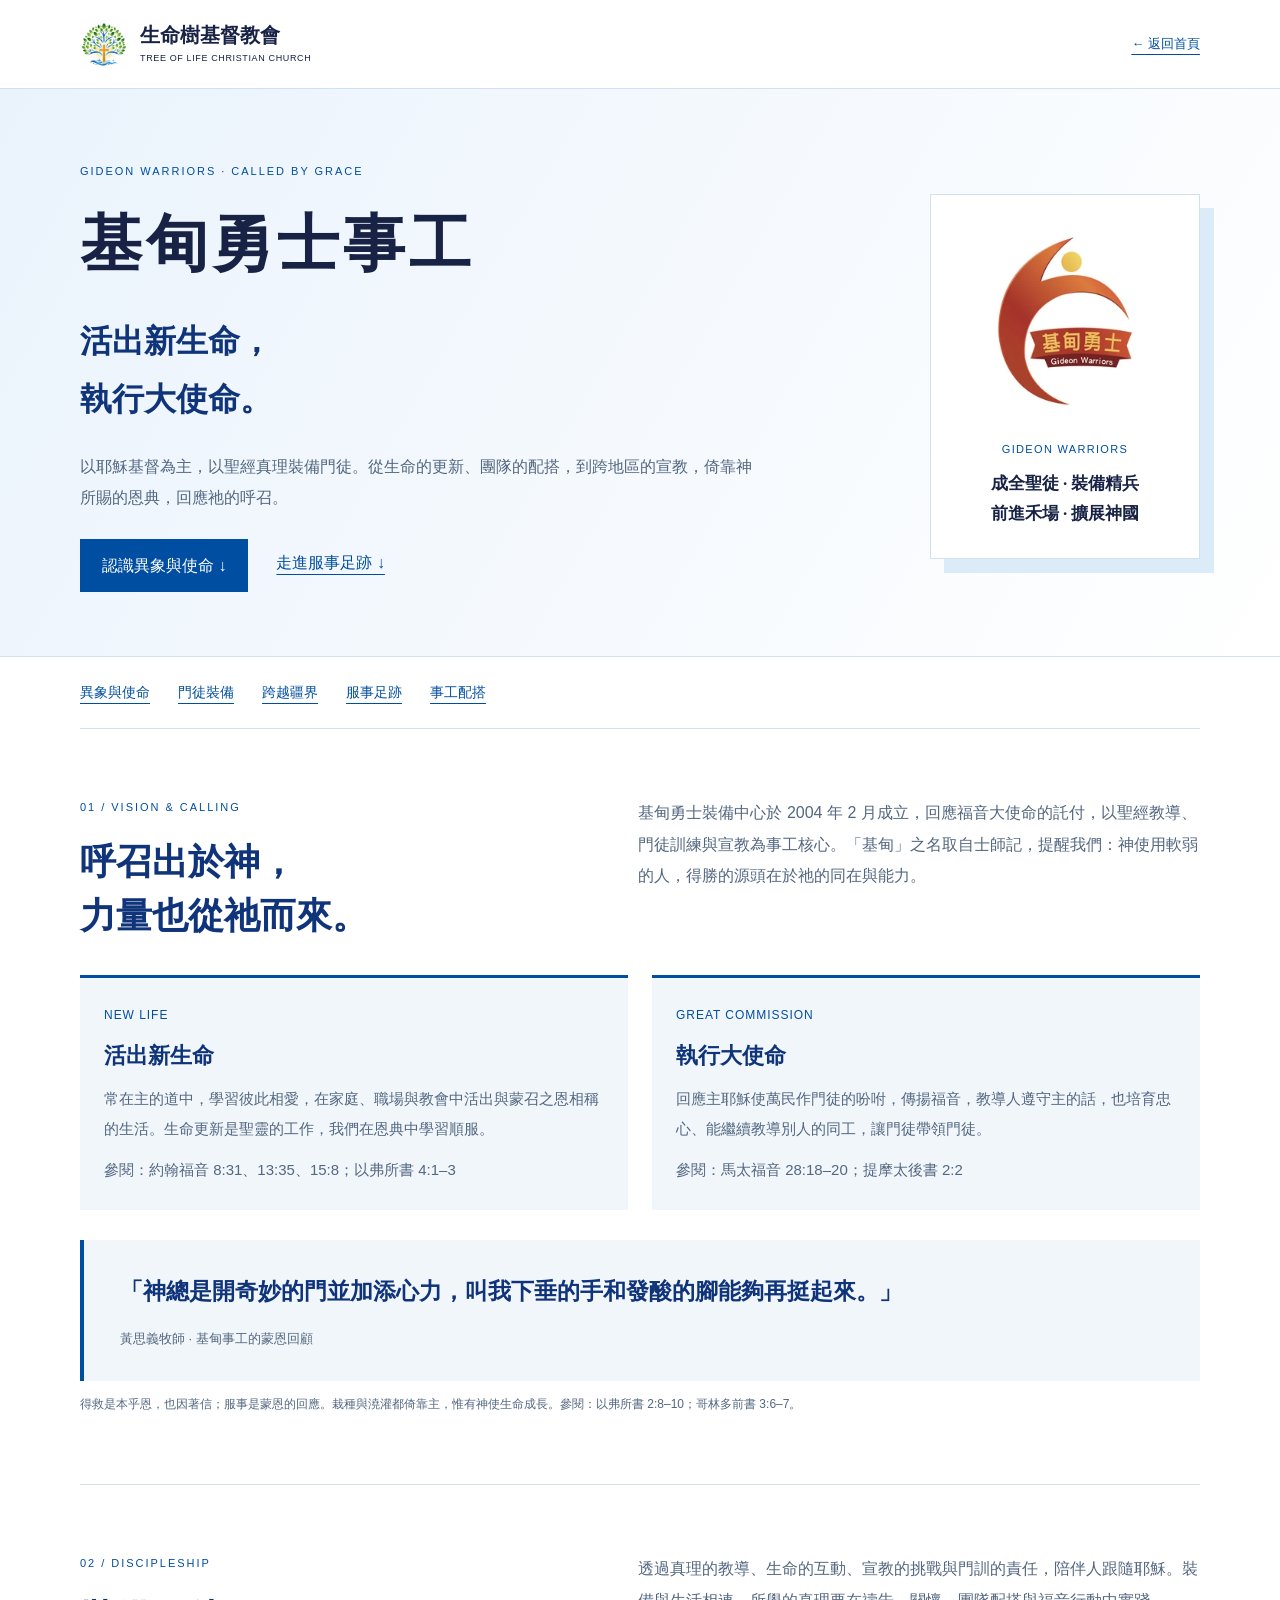
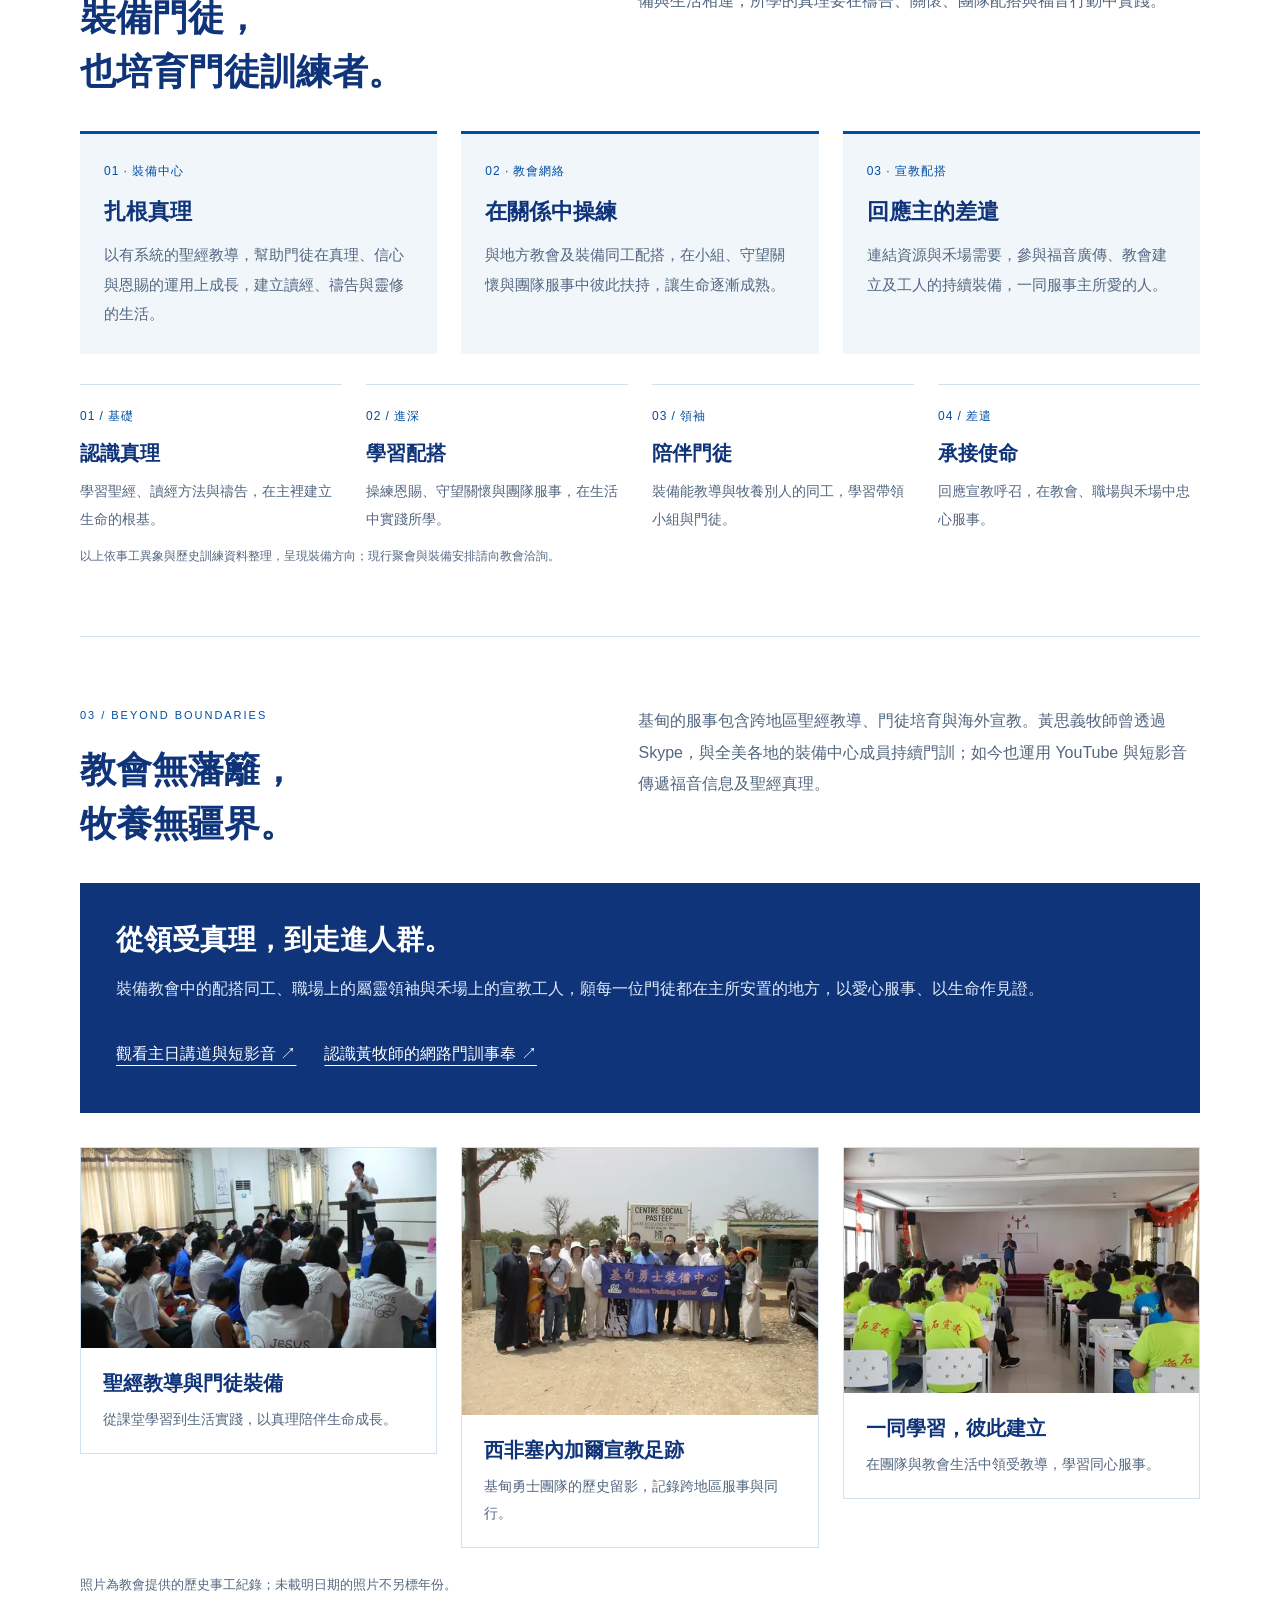
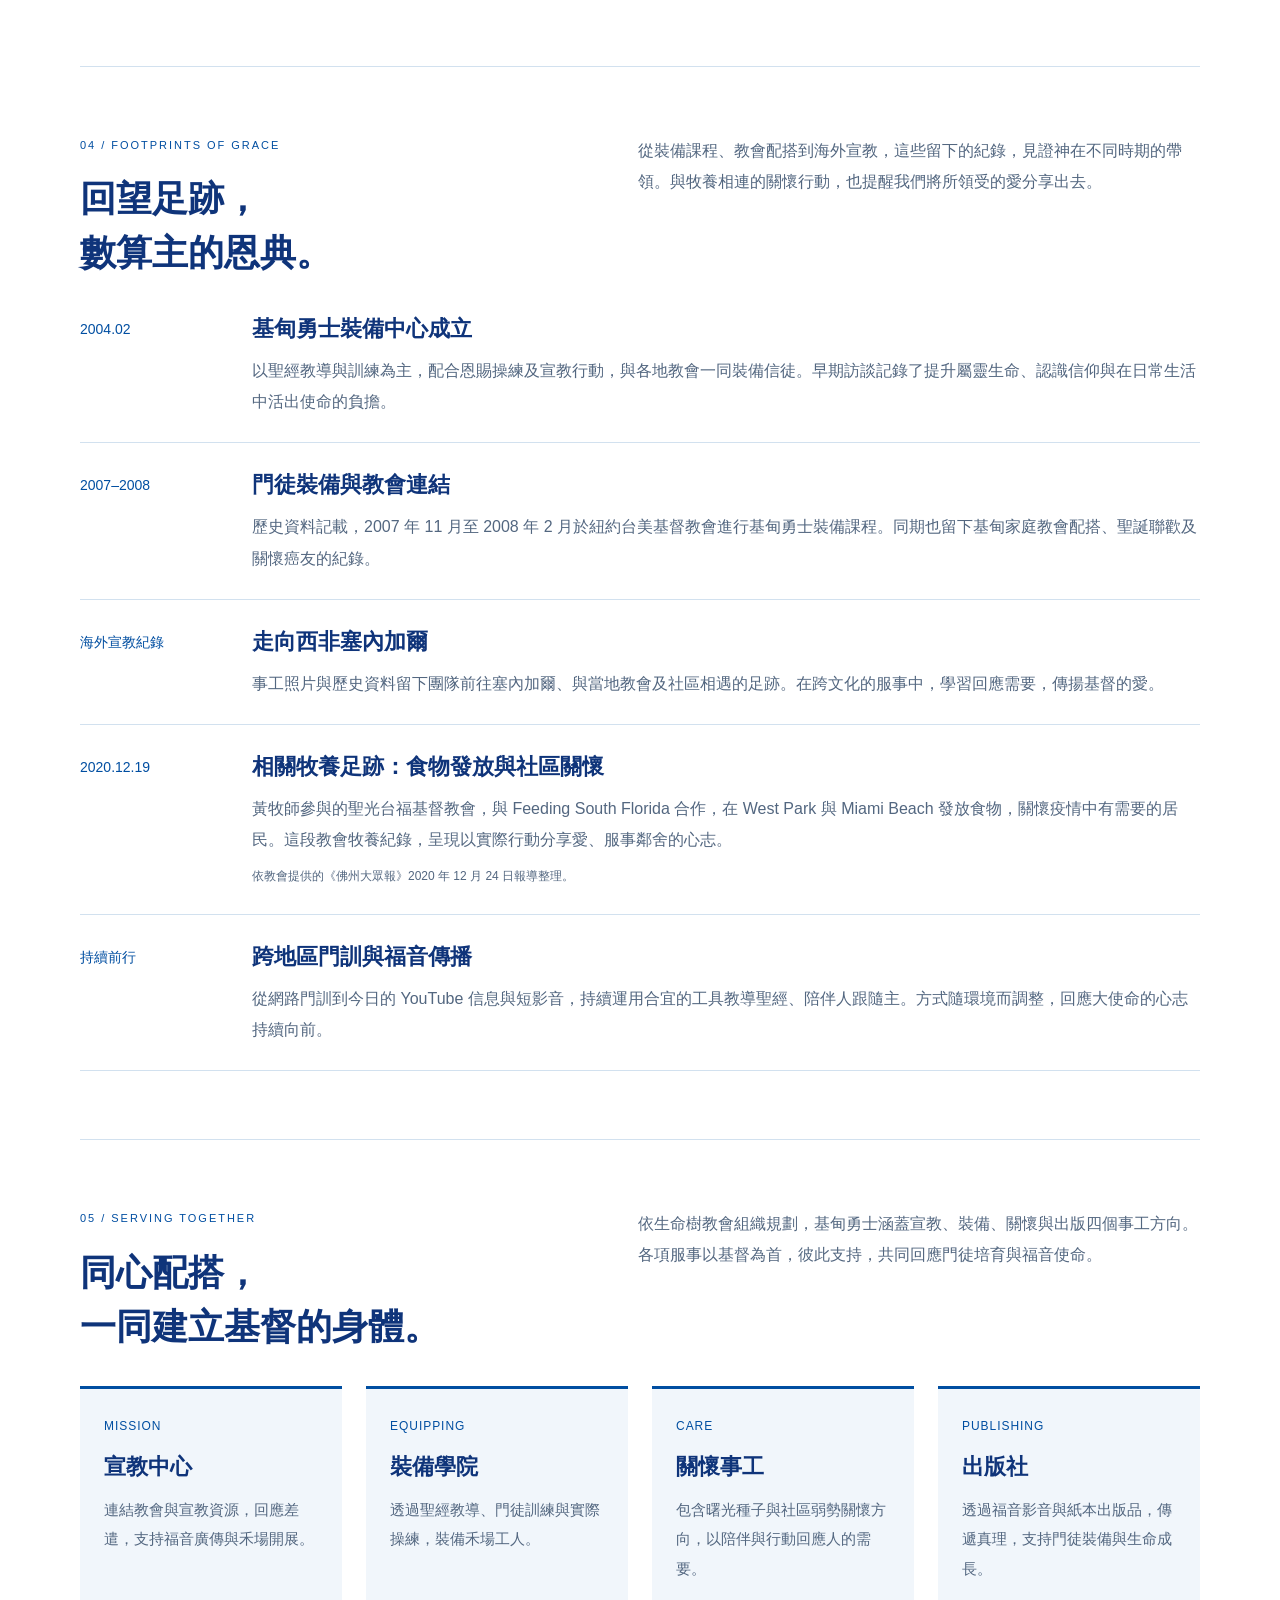
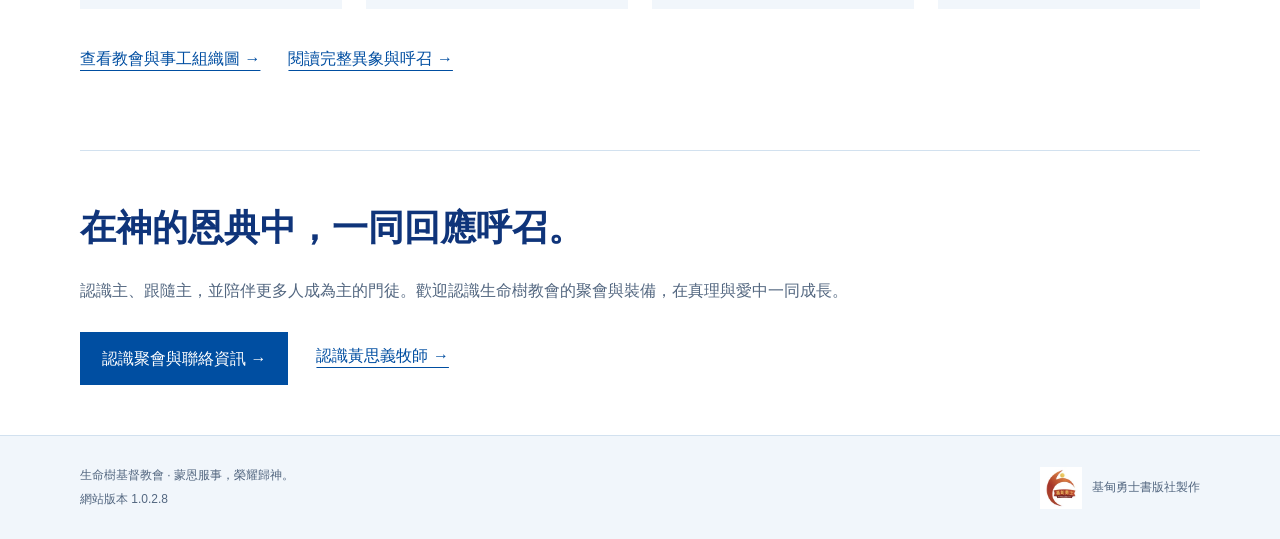
==== gideon.html @ 0f26f4c4 "Release 1.0.2.8: 更新教會影音與活動資訊" ====
<!DOCTYPE html>
<html lang="zh-Hant">
<head>
<meta charset="utf-8">
<meta name="viewport" content="width=device-width, initial-scale=1">
<meta name="theme-color" content="#004ea1">
<meta name="version" content="1.0.2.8">
<title>基甸勇士事工・活出新生命，執行大使命｜生命樹基督教會</title>
<meta name="description" content="認識基甸勇士的異象、門徒裝備、跨地區宣教與服事足跡。成全聖徒，裝備精兵；前進禾場，擴展神國。一切倚靠主的恩典，榮耀歸神。">
<meta property="og:title" content="基甸勇士事工・活出新生命，執行大使命">
<meta property="og:description" content="從聖經真理到生命實踐，從門徒培育到跨地區宣教；在神的恩典中，一同回應主的呼召。">
<meta property="og:type" content="website">
<meta property="og:locale" content="zh_TW">
<link rel="canonical" href="https://gideonwarriors.github.io/treeoflife/gideon.html">
<link rel="icon" href="assets/logo.9223cd3e3474.webp" type="image/webp">
<link rel="stylesheet" href="assets/gideon.86f6f4af65cc.css">
</head>
<body>
<a class="skip" href="#main">跳至主要內容</a>
<header class="header"><div class="wrap header-inner"><a class="brand" href="index.html"><img src="assets/logo.9223cd3e3474.webp" alt="生命樹教會標誌" width="48" height="48"><span><strong>生命樹基督教會</strong><small>TREE OF LIFE CHRISTIAN CHURCH</small></span></a><a class="back" href="index.html#gideon">← 返回首頁</a></div></header>
<main id="main">
<section class="hero" aria-labelledby="title"><div class="wrap hero-grid"><div><p class="eyebrow">GIDEON WARRIORS · CALLED BY GRACE</p><h1 id="title">基甸勇士事工</h1><p class="mission">活出新生命，<br>執行大使命。</p><p class="hero-copy">以耶穌基督為主，以聖經真理裝備門徒。從生命的更新、團隊的配搭，到跨地區的宣教，倚靠神所賜的恩典，回應祂的呼召。</p><div class="links"><a class="button" href="#vision">認識異象與使命 ↓</a><a href="#footprints">走進服事足跡 ↓</a></div></div><div class="identity"><img src="assets/gideon-logo.4f0fde96c057.webp" alt="基甸勇士 Gideon Warriors 標誌" width="256" height="256" decoding="async"><p>GIDEON WARRIORS</p><strong>成全聖徒 · 裝備精兵<br>前進禾場 · 擴展神國</strong></div></div></section>
<div class="wrap"><nav class="contents" aria-label="基甸勇士事工章節"><a href="#vision">異象與使命</a><a href="#training">門徒裝備</a><a href="#mission">跨越疆界</a><a href="#footprints">服事足跡</a><a href="#ministries">事工配搭</a></nav>
<section class="section" id="vision"><div class="section-head"><div><p class="eyebrow">01 / VISION &amp; CALLING</p><h2>呼召出於神，<br>力量也從祂而來。</h2></div><p>基甸勇士裝備中心於 2004 年 2 月成立，回應福音大使命的託付，以聖經教導、門徒訓練與宣教為事工核心。「基甸」之名取自士師記，提醒我們：神使用軟弱的人，得勝的源頭在於祂的同在與能力。</p></div><div class="two-grid"><article class="card"><span class="number">NEW LIFE</span><h3>活出新生命</h3><p>常在主的道中，學習彼此相愛，在家庭、職場與教會中活出與蒙召之恩相稱的生活。生命更新是聖靈的工作，我們在恩典中學習順服。</p><p class="reference">參閱：約翰福音 8:31、13:35、15:8；以弗所書 4:1–3</p></article><article class="card"><span class="number">GREAT COMMISSION</span><h3>執行大使命</h3><p>回應主耶穌使萬民作門徒的吩咐，傳揚福音，教導人遵守主的話，也培育忠心、能繼續教導別人的同工，讓門徒帶領門徒。</p><p class="reference">參閱：馬太福音 28:18–20；提摩太後書 2:2</p></article></div><blockquote class="quote"><p>「神總是開奇妙的門並加添心力，叫我下垂的手和發酸的腳能夠再挺起來。」</p><cite>黃思義牧師 · 基甸事工的蒙恩回顧</cite></blockquote><p class="reference">得救是本乎恩，也因著信；服事是蒙恩的回應。栽種與澆灌都倚靠主，惟有神使生命成長。參閱：以弗所書 2:8–10；哥林多前書 3:6–7。</p></section>
<section class="section" id="training"><div class="section-head"><div><p class="eyebrow">02 / DISCIPLESHIP</p><h2>裝備門徒，<br>也培育門徒訓練者。</h2></div><p>透過真理的教導、生命的互動、宣教的挑戰與門訓的責任，陪伴人跟隨耶穌。裝備與生活相連，所學的真理要在禱告、關懷、團隊配搭與福音行動中實踐。</p></div><div class="three-grid"><article class="card"><span class="number">01 · 裝備中心</span><h3>扎根真理</h3><p>以有系統的聖經教導，幫助門徒在真理、信心與恩賜的運用上成長，建立讀經、禱告與靈修的生活。</p></article><article class="card"><span class="number">02 · 教會網絡</span><h3>在關係中操練</h3><p>與地方教會及裝備同工配搭，在小組、守望關懷與團隊服事中彼此扶持，讓生命逐漸成熟。</p></article><article class="card"><span class="number">03 · 宣教配搭</span><h3>回應主的差遣</h3><p>連結資源與禾場需要，參與福音廣傳、教會建立及工人的持續裝備，一同服事主所愛的人。</p></article></div><ol class="steps" aria-label="門徒裝備方向"><li><span>01 / 基礎</span><h3>認識真理</h3><p>學習聖經、讀經方法與禱告，在主裡建立生命的根基。</p></li><li><span>02 / 進深</span><h3>學習配搭</h3><p>操練恩賜、守望關懷與團隊服事，在生活中實踐所學。</p></li><li><span>03 / 領袖</span><h3>陪伴門徒</h3><p>裝備能教導與牧養別人的同工，學習帶領小組與門徒。</p></li><li><span>04 / 差遣</span><h3>承接使命</h3><p>回應宣教呼召，在教會、職場與禾場中忠心服事。</p></li></ol><p class="reference">以上依事工異象與歷史訓練資料整理，呈現裝備方向；現行聚會與裝備安排請向教會洽詢。</p></section>
<section class="section" id="mission"><div class="section-head"><div><p class="eyebrow">03 / BEYOND BOUNDARIES</p><h2>教會無藩籬，<br>牧養無疆界。</h2></div><p>基甸的服事包含跨地區聖經教導、門徒培育與海外宣教。黃思義牧師曾透過 Skype，與全美各地的裝備中心成員持續門訓；如今也運用 YouTube 與短影音傳遞福音信息及聖經真理。</p></div><div class="banner"><h3>從領受真理，到走進人群。</h3><p>裝備教會中的配搭同工、職場上的屬靈領袖與禾場上的宣教工人，願每一位門徒都在主所安置的地方，以愛心服事、以生命作見證。</p><div class="links"><a href="index.html#media">觀看主日講道與短影音 ↗</a><a href="pastor.html#digital-ministry">認識黃牧師的網路門訓事奉 ↗</a></div></div><div class="gallery three-grid" aria-label="基甸勇士歷史事工照片"><figure><img src="assets/gideon-training-480.c0f8f2f85812.webp" srcset="assets/gideon-training-480.c0f8f2f85812.webp 480w, assets/gideon-training-960.0fbcb70a81ef.webp 960w" sizes="(max-width: 560px) calc(100vw - 40px), (max-width: 900px) 50vw, 360px" width="3840" height="2160" alt="黃牧師在課堂中教導，學員一同接受裝備" loading="lazy" decoding="async" fetchpriority="low"><figcaption><strong>聖經教導與門徒裝備</strong>從課堂學習到生活實踐，以真理陪伴生命成長。</figcaption></figure><figure><img src="assets/gideon-mission-480.bec443e67722.webp" srcset="assets/gideon-mission-480.bec443e67722.webp 480w, assets/gideon-mission-960.8acf77093ac2.webp 960w" sizes="(max-width: 560px) calc(100vw - 40px), (max-width: 900px) 50vw, 360px" width="2016" height="1512" alt="基甸勇士團隊持旗於塞內加爾社區中心前留影" loading="lazy" decoding="async" fetchpriority="low"><figcaption><strong>西非塞內加爾宣教足跡</strong>基甸勇士團隊的歷史留影，記錄跨地區服事與同行。</figcaption></figure><figure><img src="assets/gideon-fellowship-480.369946dd02c0.webp" srcset="assets/gideon-fellowship-480.369946dd02c0.webp 480w, assets/gideon-fellowship-960.6386c5a75549.webp 960w" sizes="(max-width: 560px) calc(100vw - 40px), (max-width: 900px) 50vw, 360px" width="1572" height="1080" alt="教會課堂中的學習與團隊裝備紀錄" loading="lazy" decoding="async" fetchpriority="low"><figcaption><strong>一同學習，彼此建立</strong>在團隊與教會生活中領受教導，學習同心服事。</figcaption></figure></div><p class="history-note">照片為教會提供的歷史事工紀錄；未載明日期的照片不另標年份。</p></section>
<section class="section" id="footprints"><div class="section-head"><div><p class="eyebrow">04 / FOOTPRINTS OF GRACE</p><h2>回望足跡，<br>數算主的恩典。</h2></div><p>從裝備課程、教會配搭到海外宣教，這些留下的紀錄，見證神在不同時期的帶領。與牧養相連的關懷行動，也提醒我們將所領受的愛分享出去。</p></div><ol class="timeline"><li><span class="date">2004.02</span><div><h3>基甸勇士裝備中心成立</h3><p>以聖經教導與訓練為主，配合恩賜操練及宣教行動，與各地教會一同裝備信徒。早期訪談記錄了提升屬靈生命、認識信仰與在日常生活中活出使命的負擔。</p></div></li><li><span class="date">2007–2008</span><div><h3>門徒裝備與教會連結</h3><p>歷史資料記載，2007 年 11 月至 2008 年 2 月於紐約台美基督教會進行基甸勇士裝備課程。同期也留下基甸家庭教會配搭、聖誕聯歡及關懷癌友的紀錄。</p></div></li><li><span class="date">海外宣教紀錄</span><div><h3>走向西非塞內加爾</h3><p>事工照片與歷史資料留下團隊前往塞內加爾、與當地教會及社區相遇的足跡。在跨文化的服事中，學習回應需要，傳揚基督的愛。</p></div></li><li><span class="date">2020.12.19</span><div><h3>相關牧養足跡：食物發放與社區關懷</h3><p>黃牧師參與的聖光台福基督教會，與 Feeding South Florida 合作，在 West Park 與 Miami Beach 發放食物，關懷疫情中有需要的居民。這段教會牧養紀錄，呈現以實際行動分享愛、服事鄰舍的心志。</p><p class="reference">依教會提供的《佛州大眾報》2020 年 12 月 24 日報導整理。</p></div></li><li><span class="date">持續前行</span><div><h3>跨地區門訓與福音傳播</h3><p>從網路門訓到今日的 YouTube 信息與短影音，持續運用合宜的工具教導聖經、陪伴人跟隨主。方式隨環境而調整，回應大使命的心志持續向前。</p></div></li></ol></section>
<section class="section" id="ministries"><div class="section-head"><div><p class="eyebrow">05 / SERVING TOGETHER</p><h2>同心配搭，<br>一同建立基督的身體。</h2></div><p>依生命樹教會組織規劃，基甸勇士涵蓋宣教、裝備、關懷與出版四個事工方向。各項服事以基督為首，彼此支持，共同回應門徒培育與福音使命。</p></div><div class="four-grid"><article class="card"><span class="number">MISSION</span><h3>宣教中心</h3><p>連結教會與宣教資源，回應差遣，支持福音廣傳與禾場開展。</p></article><article class="card"><span class="number">EQUIPPING</span><h3>裝備學院</h3><p>透過聖經教導、門徒訓練與實際操練，裝備禾場工人。</p></article><article class="card"><span class="number">CARE</span><h3>關懷事工</h3><p>包含曙光種子與社區弱勢關懷方向，以陪伴與行動回應人的需要。</p></article><article class="card"><span class="number">PUBLISHING</span><h3>出版社</h3><p>透過福音影音與紙本出版品，傳遞真理，支持門徒裝備與生命成長。</p></article></div><div class="links"><a href="index.html#organization">查看教會與事工組織圖 →</a><a href="index.html#vision">閱讀完整異象與呼召 →</a></div></section>
<section class="closing"><h2>在神的恩典中，一同回應呼召。</h2><p class="lead">認識主、跟隨主，並陪伴更多人成為主的門徒。歡迎認識生命樹教會的聚會與裝備，在真理與愛中一同成長。</p><div class="links"><a class="button" href="index.html#visit">認識聚會與聯絡資訊 →</a><a href="pastor.html">認識黃思義牧師 →</a></div></section>
</div></main>
<footer class="footer"><div class="wrap footer-inner"><div>生命樹基督教會 · 蒙恩服事，榮耀歸神。<br>網站版本 1.0.2.8</div><div class="publisher"><img src="assets/publisher-logo.13ce095ea7af.webp" alt="基甸勇士標誌" width="42" height="42" loading="lazy" decoding="async"><span>基甸勇士書版社製作</span></div></div></footer>
</body></html>
---- assets/gideon.86f6f4af65cc.css ----
:root{--blue:#004ea1;--navy:#0f347a;--ink:#182245;--muted:#536780;--line:#d2e1ef;--pale:#f1f6fb;--serif:"Noto Serif TC","Songti TC","PMingLiU",serif;--sans:"Noto Sans TC","PingFang TC","Microsoft JhengHei",sans-serif}
*{box-sizing:border-box}html{scroll-padding-top:24px}body{margin:0;background:#fff;color:var(--ink);font:16px/1.95 var(--sans);-webkit-font-smoothing:antialiased}a{color:var(--blue);text-underline-offset:6px}a:hover{color:var(--navy)}a:focus-visible{outline:3px solid var(--blue);outline-offset:5px}img{display:block;max-width:100%;height:auto}h1,h2,h3,p,figure,blockquote{margin:0}h1,h2,h3{font-family:var(--serif);line-height:1.5;font-weight:600}h1{font-size:clamp(38px,5vw,62px);letter-spacing:.06em}h2{font-size:clamp(28px,3vw,36px);color:var(--navy)}h3{font-size:22px;color:var(--navy)}.wrap{width:min(1120px,100% - 64px);margin:auto}.header{border-bottom:1px solid var(--line)}.header-inner{min-height:88px;display:flex;align-items:center;justify-content:space-between;gap:16px}.brand{display:flex;gap:12px;align-items:center;text-decoration:none;color:var(--ink)}.brand img{width:48px;height:48px;object-fit:contain}.brand strong{display:block;font:600 20px/1.5 var(--serif)}.brand small{display:block;font-size:9px;letter-spacing:.07em}.back{font-size:13px;white-space:nowrap;padding:10px 0}.skip{position:absolute;top:-100px;left:16px;background:white;padding:12px}.skip:focus{top:8px;z-index:5}.hero{background:linear-gradient(120deg,#eaf3fc,#fff);padding:72px 0 64px;border-bottom:1px solid var(--line)}.hero-grid{display:grid;grid-template-columns:1fr 270px;align-items:center;gap:64px}.eyebrow{font-size:11px;letter-spacing:.18em;color:var(--blue);margin-bottom:16px}.mission{font:600 clamp(24px,3vw,32px)/1.8 var(--serif);color:var(--navy);margin:22px 0}.hero-copy{max-width:680px;color:var(--muted)}.identity{padding:28px;background:white;border:1px solid var(--line);text-align:center;box-shadow:14px 14px 0 #dcebf8}.identity img{width:196px;margin:0 auto 20px}.identity p{font-size:11px;letter-spacing:.12em;color:var(--blue)}.identity strong{display:block;font:600 17px/1.8 var(--serif);margin-top:8px}.contents{display:flex;flex-wrap:wrap;gap:10px 28px;padding:22px 0;border-bottom:1px solid var(--line);font-size:14px}.section{padding:68px 0;border-bottom:1px solid var(--line)}.section-head{display:grid;grid-template-columns:1fr 1.1fr;gap:48px;margin-bottom:32px}.section-head p{color:var(--muted)}.section-head .eyebrow{color:var(--blue)}.lead{color:var(--muted);max-width:850px;margin-top:18px}.quote{margin-top:30px;padding:30px 36px;border-left:4px solid var(--blue);background:var(--pale)}.quote p{font:600 23px/1.9 var(--serif);color:var(--navy)}.quote cite{display:block;margin-top:12px;font-style:normal;font-size:13px;color:var(--muted)}.reference{font-size:12px;color:var(--muted);margin-top:12px}.two-grid,.three-grid,.four-grid{display:grid;gap:24px}.two-grid{grid-template-columns:repeat(2,1fr)}.three-grid{grid-template-columns:repeat(3,1fr)}.four-grid{grid-template-columns:repeat(4,1fr)}.card{border-top:3px solid var(--blue);background:var(--pale);padding:26px 24px}.card .number{font-size:12px;letter-spacing:.08em;color:var(--blue);display:block;margin-bottom:12px}.card p{color:var(--muted);font-size:15px;margin-top:12px}.steps{list-style:none;padding:0;margin:30px 0 0;display:grid;grid-template-columns:repeat(4,1fr);gap:24px}.steps li{border-top:1px solid var(--line);padding-top:20px}.steps span{display:block;font-size:12px;letter-spacing:.08em;color:var(--blue);margin-bottom:10px}.steps h3{font-size:20px}.steps p{font-size:14px;color:var(--muted);margin-top:10px}.banner{padding:36px;background:var(--navy);color:white;margin-top:32px}.banner h3{color:white;font-size:28px}.banner p{margin-top:12px;color:#e0ebfa}.banner a{color:white}.gallery{margin-top:34px}.gallery figure{border:1px solid var(--line);background:white;align-self:start}.gallery img{width:100%;height:auto}.gallery figcaption{padding:20px 22px;font-size:14px;color:var(--muted)}.gallery figcaption strong{display:block;font:600 20px/1.5 var(--serif);color:var(--navy);margin-bottom:8px}.timeline{list-style:none;padding:0;margin:0}.timeline li{display:grid;grid-template-columns:140px 1fr;gap:32px;padding:25px 0;border-bottom:1px solid var(--line)}.timeline li:first-child{padding-top:0}.timeline .date{color:var(--blue);font-size:14px;padding-top:4px}.timeline p{color:var(--muted);margin-top:10px}.history-note{margin-top:24px;font-size:13px;color:var(--muted)}.closing{padding:50px 0}.closing h2{margin-bottom:20px}.links{display:flex;flex-wrap:wrap;gap:14px 28px;margin-top:26px}.links a{display:inline-block;padding:8px 0}.button{padding:11px 22px!important;background:var(--blue);color:white;text-decoration:none}.button:hover{background:var(--navy);color:white}.footer{padding:28px 0;background:var(--pale);border-top:1px solid var(--line)}.footer-inner{display:flex;align-items:center;justify-content:space-between;gap:24px;font-size:12px;color:var(--muted)}.publisher{display:flex;align-items:center;gap:10px}.publisher img{width:42px;height:42px;object-fit:contain}
@media(max-width:900px){.hero-grid{grid-template-columns:1fr 220px;gap:36px}.identity{padding:20px}.section-head{gap:28px}.four-grid,.steps{grid-template-columns:repeat(2,1fr)}.three-grid{grid-template-columns:1fr}.gallery{grid-template-columns:repeat(2,1fr)}.gallery figure:last-child{grid-column:1/-1;max-width:560px}.section{padding:48px 0}}
@media(max-width:560px){.wrap{width:calc(100% - 40px)}.header-inner{min-height:78px;gap:12px}.brand{gap:9px}.brand strong{font-size:16px}.brand small{font-size:7px}.brand img{width:38px;height:38px}.back{font-size:12px}.hero{padding:40px 0}.hero-grid,.section-head,.two-grid,.four-grid,.gallery{grid-template-columns:1fr}.hero-grid{gap:30px}.identity{max-width:250px;box-shadow:8px 8px 0 #dcebf8}.identity img{width:148px;margin-bottom:12px}.mission{font-size:25px}.contents{gap:8px 22px}.section-head{gap:16px;margin-bottom:24px}.steps{gap:22px 16px}.steps h3{font-size:18px}.quote{padding:23px}.quote p{font-size:21px}.banner{padding:25px}.banner h3{font-size:24px}.timeline li{grid-template-columns:1fr;gap:8px}.gallery figure:last-child{grid-column:auto}.footer-inner{flex-direction:column;align-items:flex-start;gap:14px}}
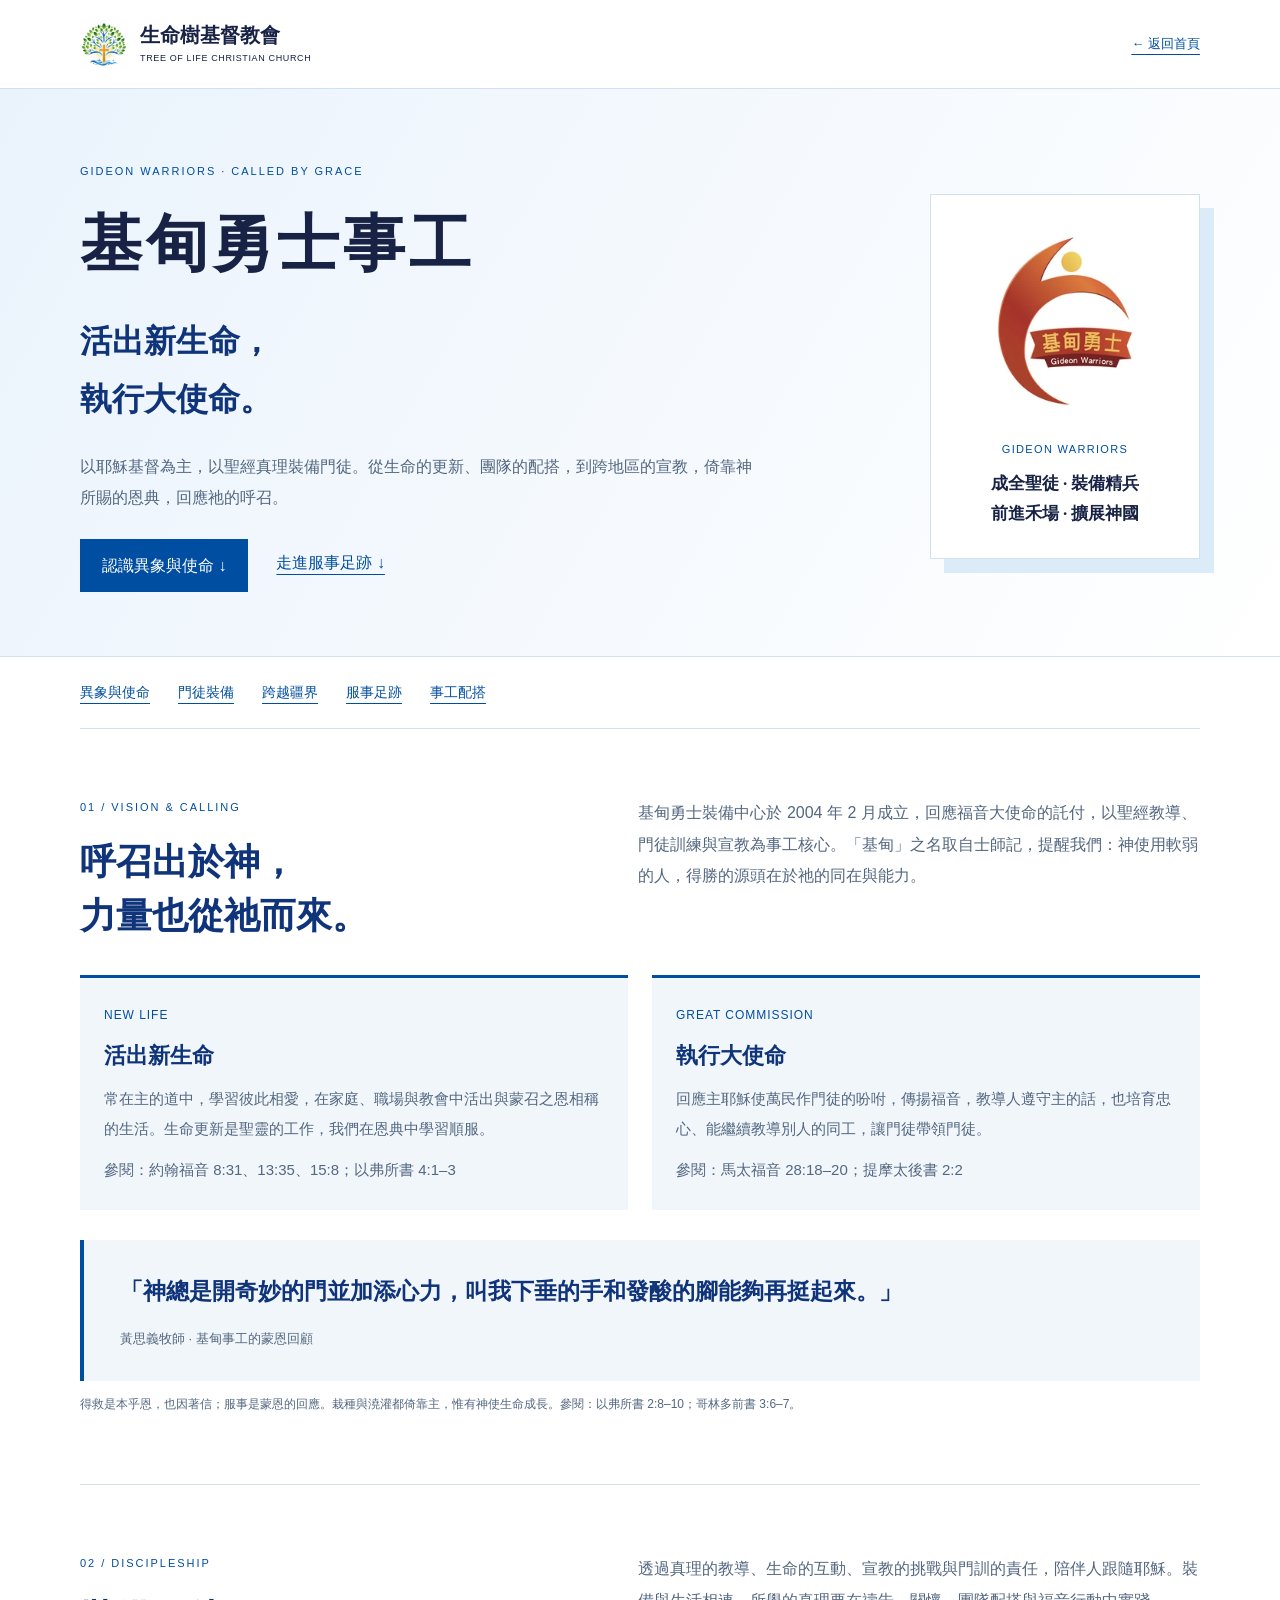
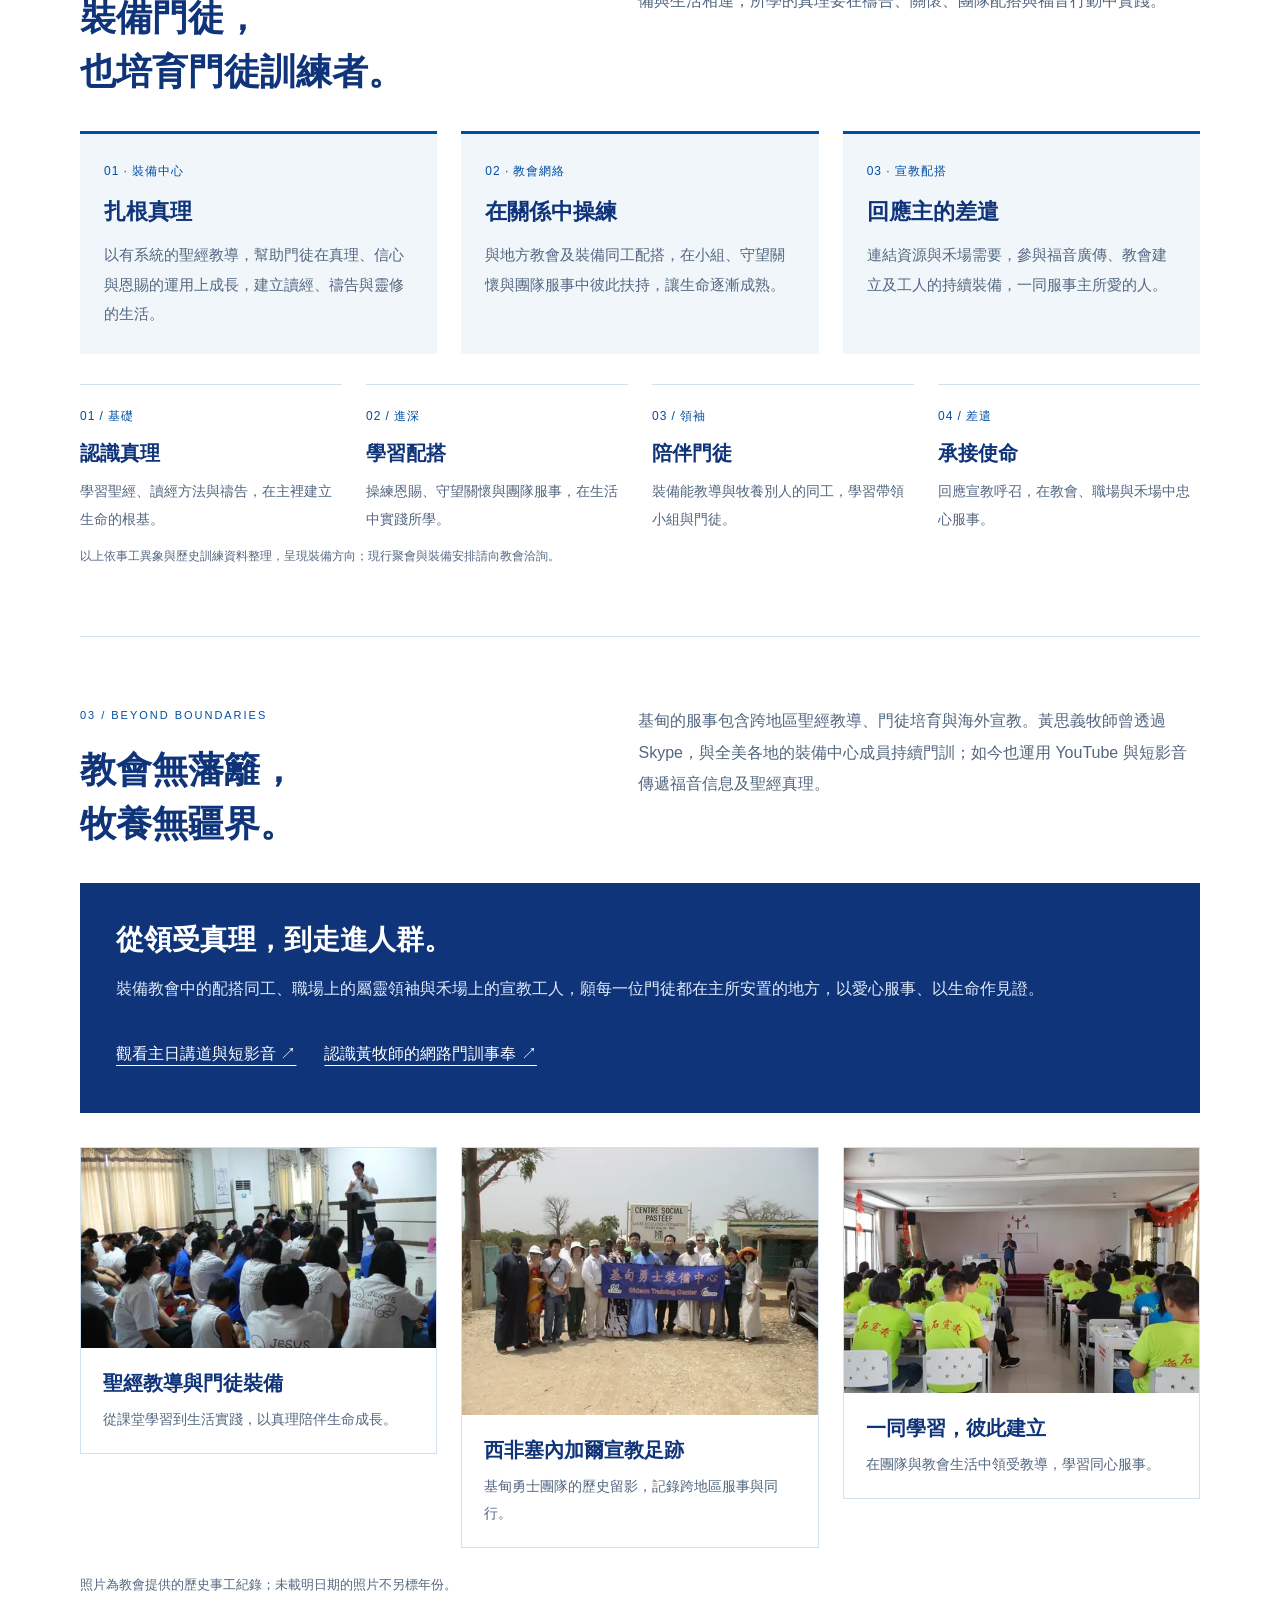
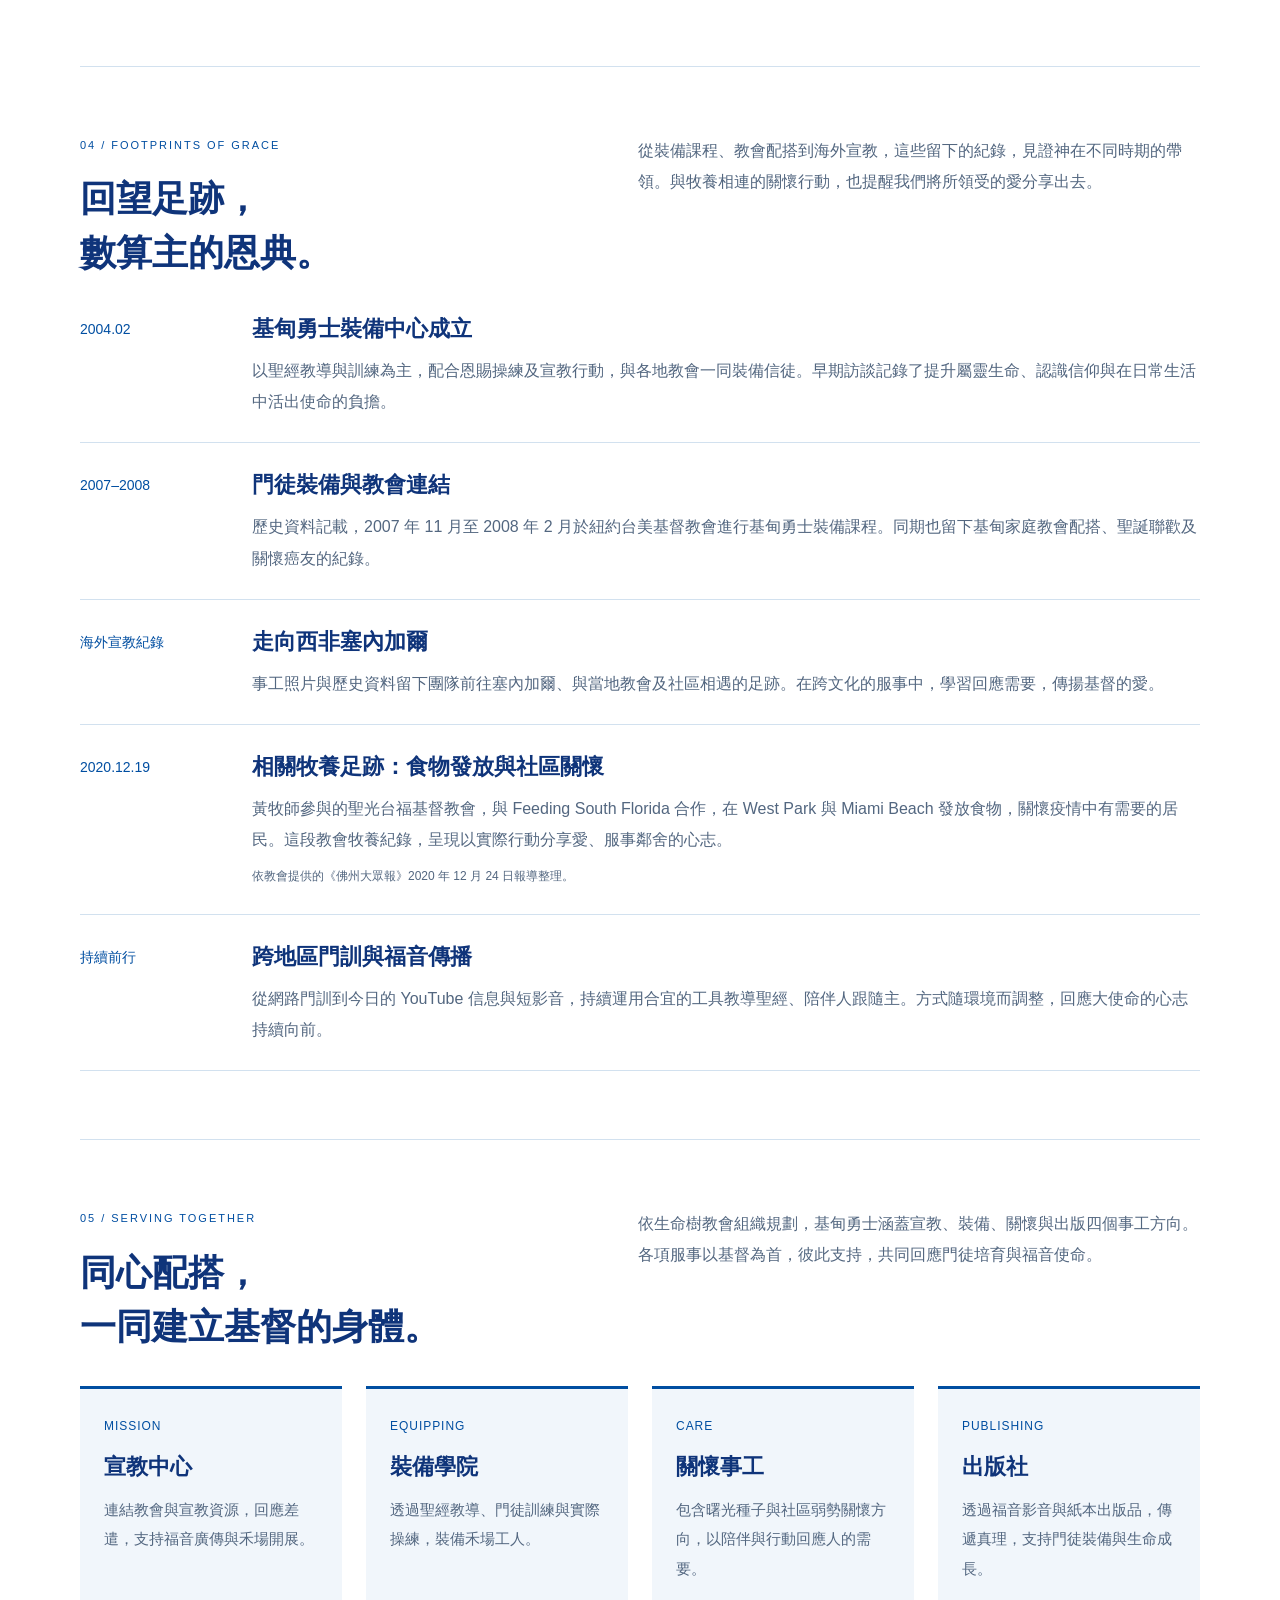
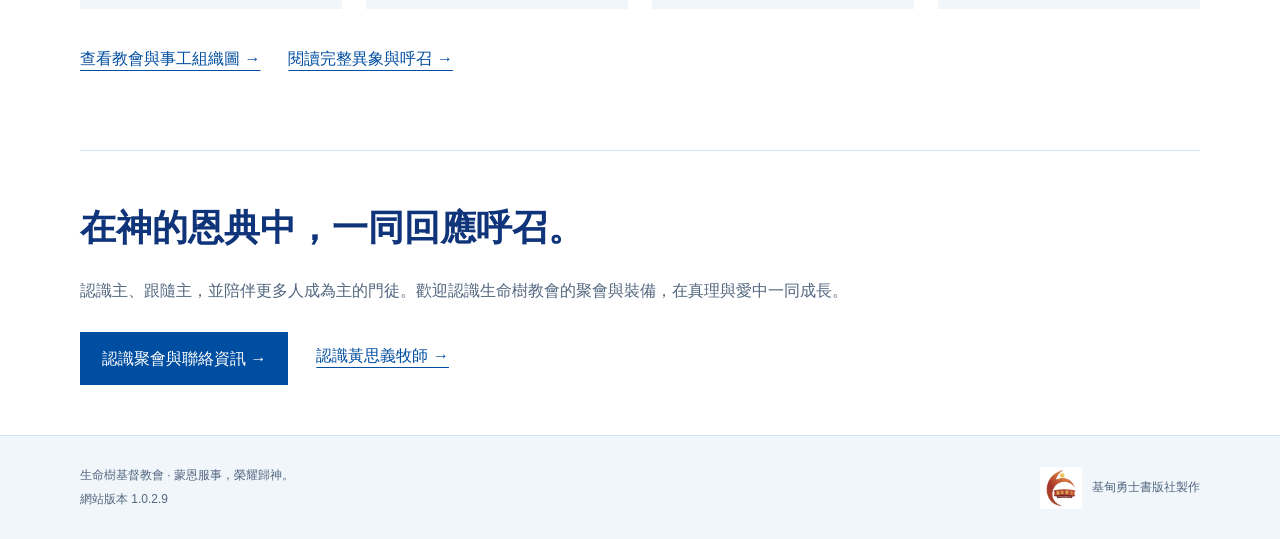
==== commit 439d1197: "Release 1.0.2.9: 移除已刪除的重複短影音，保留原始影片" ====
--- a/gideon.html
+++ b/gideon.html
@@ -4,7 +4,7 @@
 <meta charset="utf-8">
 <meta name="viewport" content="width=device-width, initial-scale=1">
 <meta name="theme-color" content="#004ea1">
-<meta name="version" content="1.0.2.8">
+<meta name="version" content="1.0.2.9">
 <title>基甸勇士事工・活出新生命，執行大使命｜生命樹基督教會</title>
 <meta name="description" content="認識基甸勇士的異象、門徒裝備、跨地區宣教與服事足跡。成全聖徒，裝備精兵；前進禾場，擴展神國。一切倚靠主的恩典，榮耀歸神。">
 <meta property="og:title" content="基甸勇士事工・活出新生命，執行大使命">
@@ -28,5 +28,5 @@
 <section class="section" id="ministries"><div class="section-head"><div><p class="eyebrow">05 / SERVING TOGETHER</p><h2>同心配搭，<br>一同建立基督的身體。</h2></div><p>依生命樹教會組織規劃，基甸勇士涵蓋宣教、裝備、關懷與出版四個事工方向。各項服事以基督為首，彼此支持，共同回應門徒培育與福音使命。</p></div><div class="four-grid"><article class="card"><span class="number">MISSION</span><h3>宣教中心</h3><p>連結教會與宣教資源，回應差遣，支持福音廣傳與禾場開展。</p></article><article class="card"><span class="number">EQUIPPING</span><h3>裝備學院</h3><p>透過聖經教導、門徒訓練與實際操練，裝備禾場工人。</p></article><article class="card"><span class="number">CARE</span><h3>關懷事工</h3><p>包含曙光種子與社區弱勢關懷方向，以陪伴與行動回應人的需要。</p></article><article class="card"><span class="number">PUBLISHING</span><h3>出版社</h3><p>透過福音影音與紙本出版品，傳遞真理，支持門徒裝備與生命成長。</p></article></div><div class="links"><a href="index.html#organization">查看教會與事工組織圖 →</a><a href="index.html#vision">閱讀完整異象與呼召 →</a></div></section>
 <section class="closing"><h2>在神的恩典中，一同回應呼召。</h2><p class="lead">認識主、跟隨主，並陪伴更多人成為主的門徒。歡迎認識生命樹教會的聚會與裝備，在真理與愛中一同成長。</p><div class="links"><a class="button" href="index.html#visit">認識聚會與聯絡資訊 →</a><a href="pastor.html">認識黃思義牧師 →</a></div></section>
 </div></main>
-<footer class="footer"><div class="wrap footer-inner"><div>生命樹基督教會 · 蒙恩服事，榮耀歸神。<br>網站版本 1.0.2.8</div><div class="publisher"><img src="assets/publisher-logo.13ce095ea7af.webp" alt="基甸勇士標誌" width="42" height="42" loading="lazy" decoding="async"><span>基甸勇士書版社製作</span></div></div></footer>
+<footer class="footer"><div class="wrap footer-inner"><div>生命樹基督教會 · 蒙恩服事，榮耀歸神。<br>網站版本 1.0.2.9</div><div class="publisher"><img src="assets/publisher-logo.13ce095ea7af.webp" alt="基甸勇士標誌" width="42" height="42" loading="lazy" decoding="async"><span>基甸勇士書版社製作</span></div></div></footer>
 </body></html>
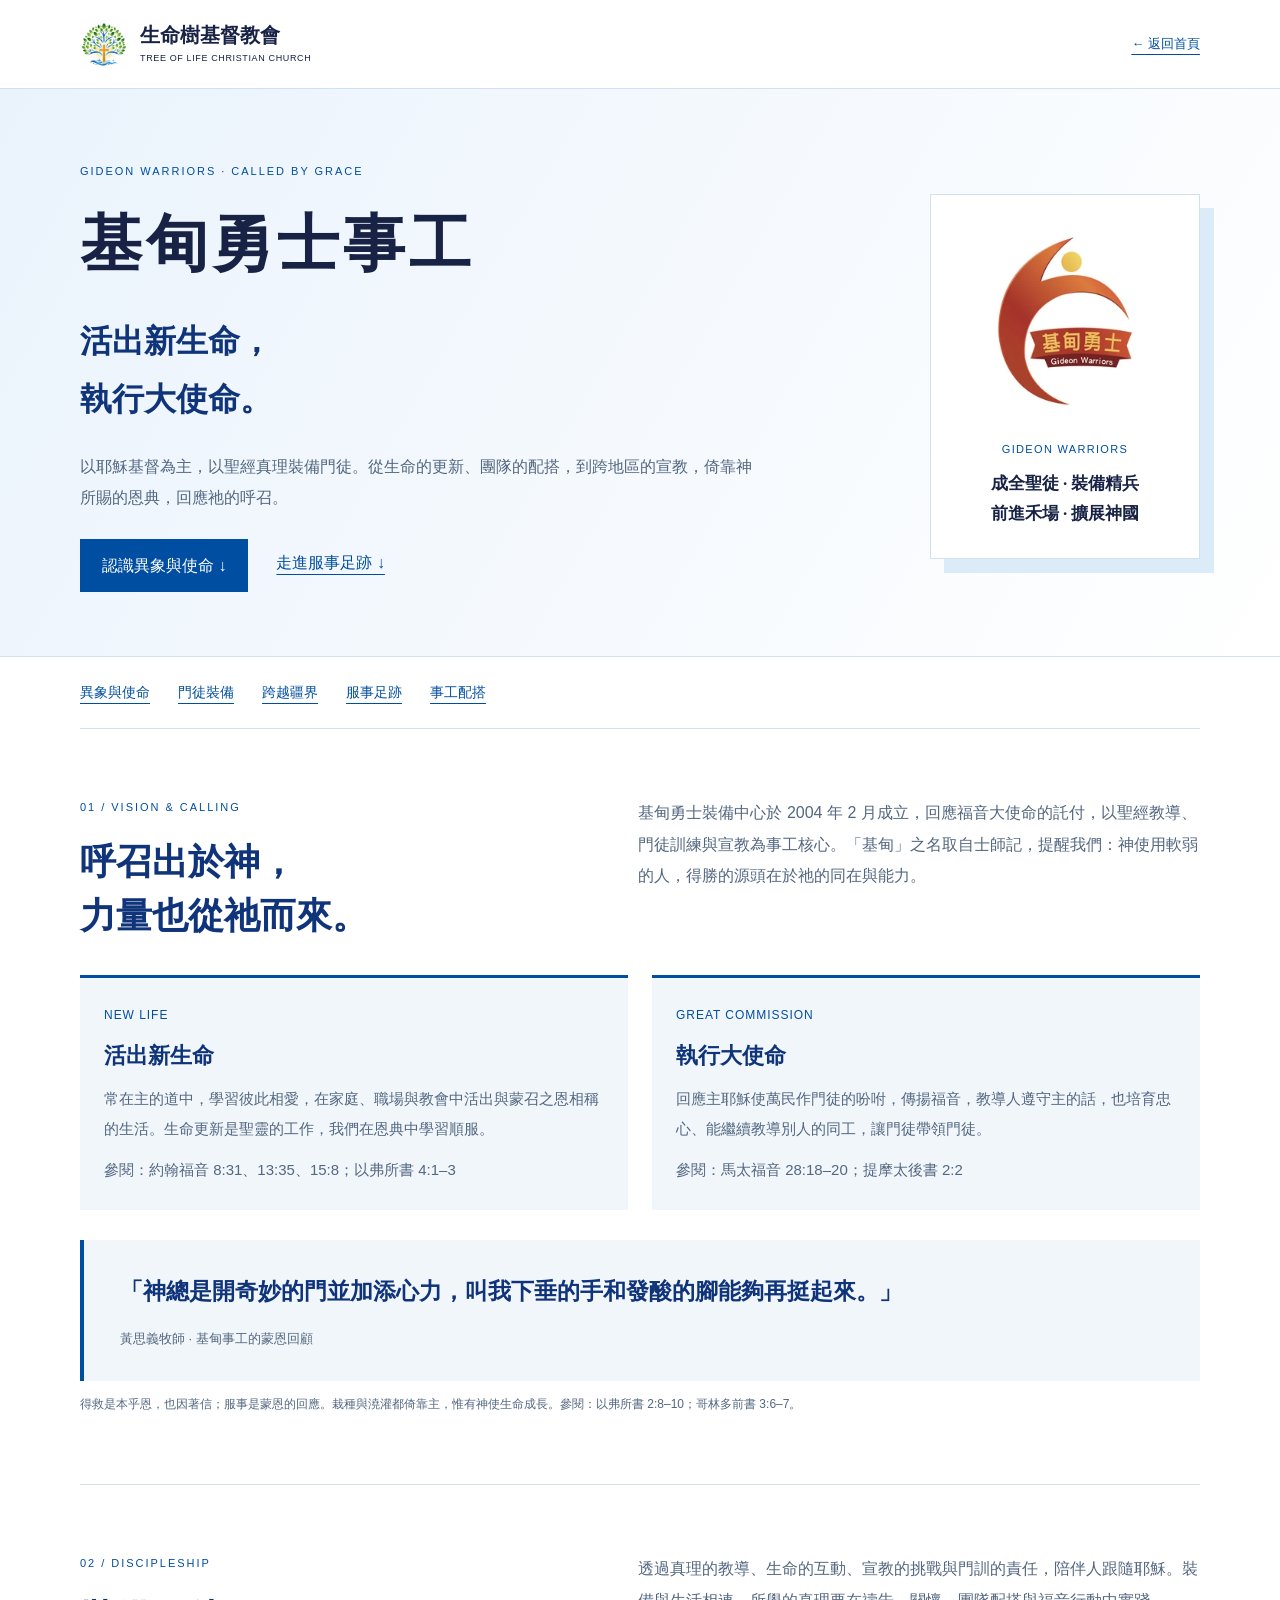
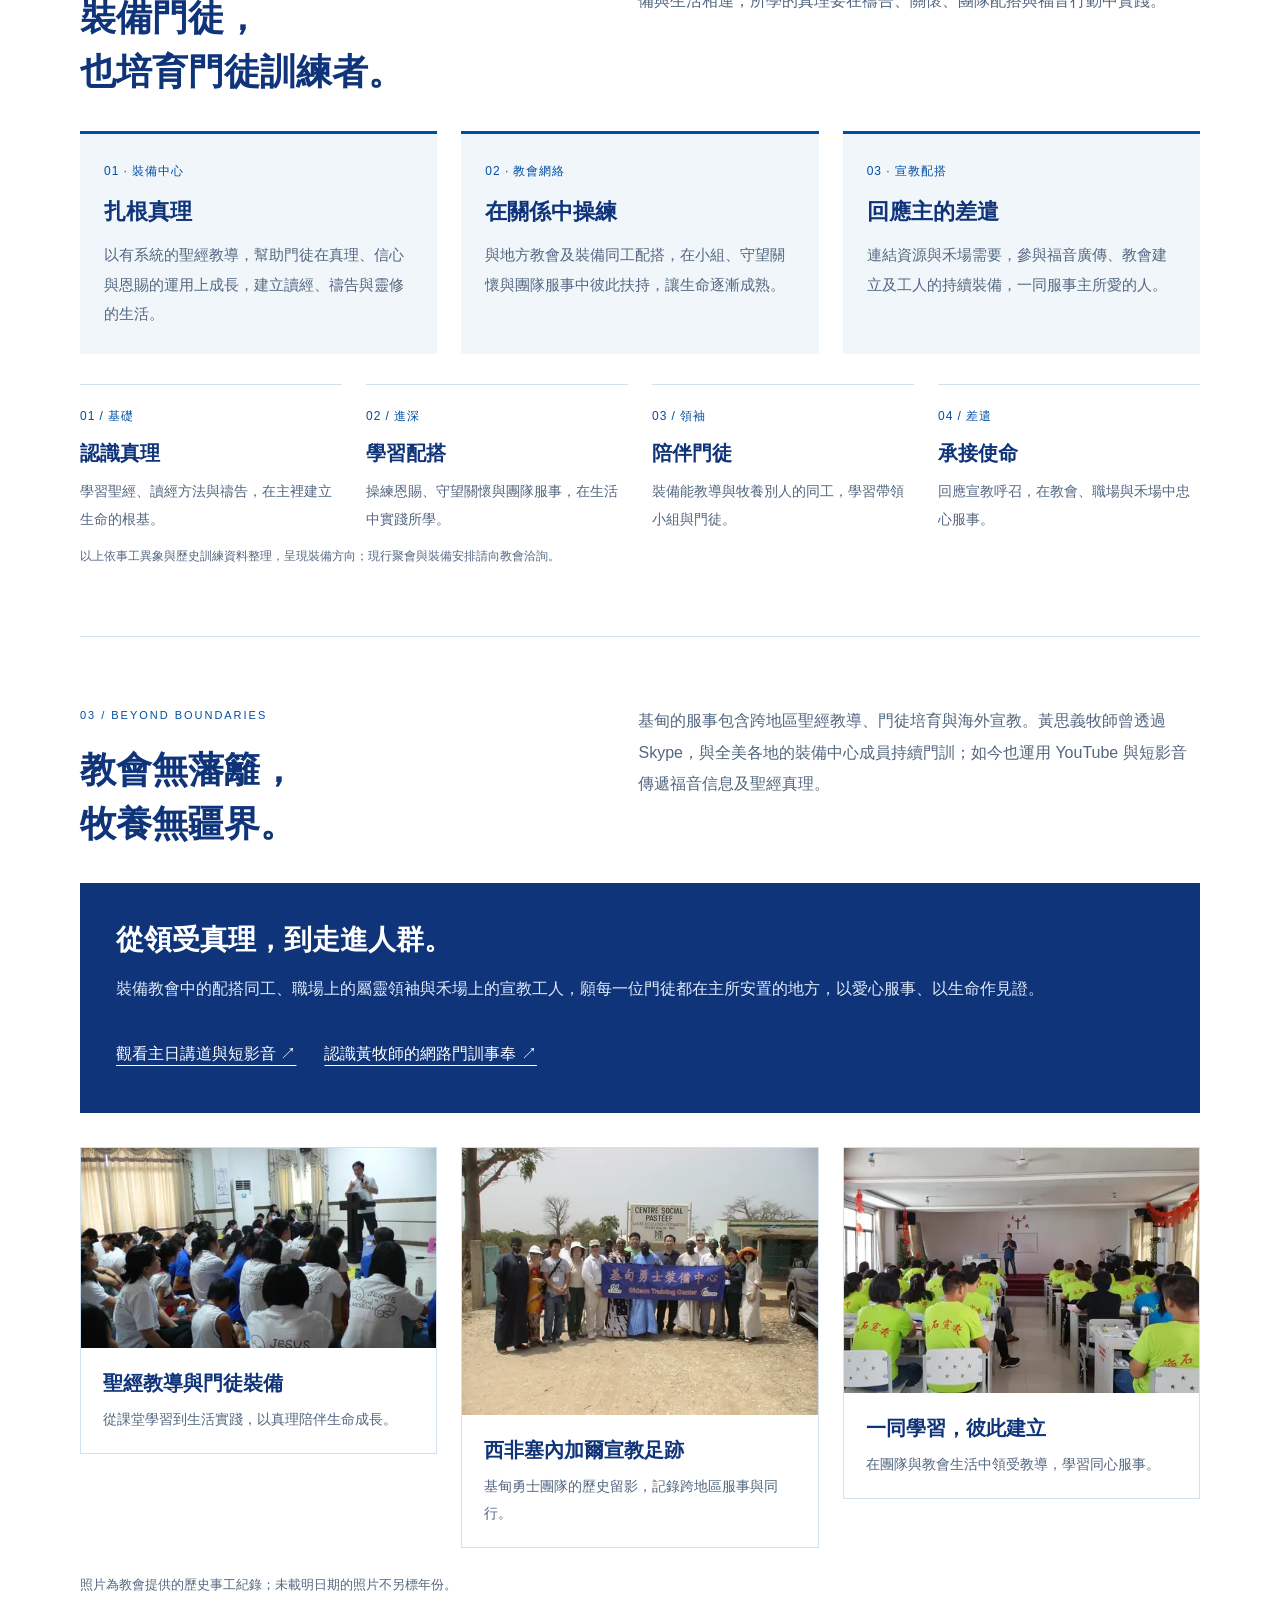
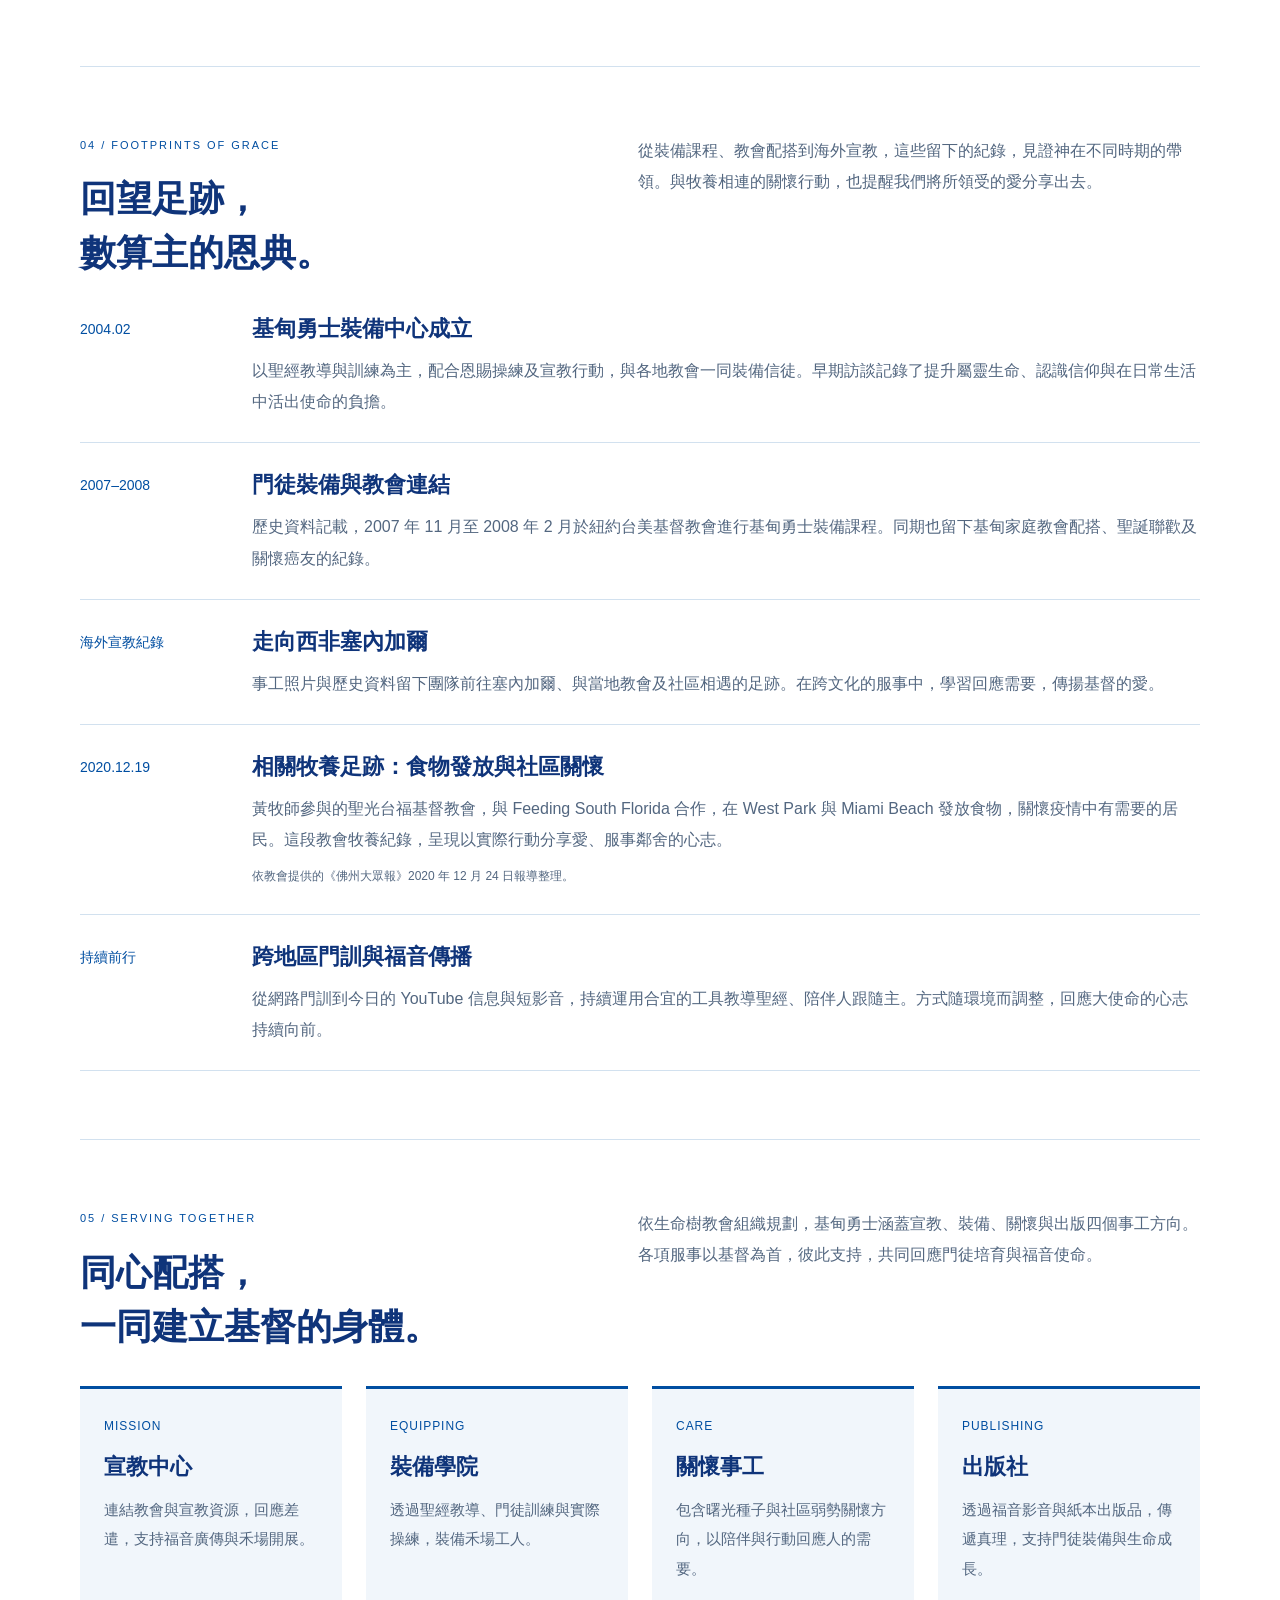
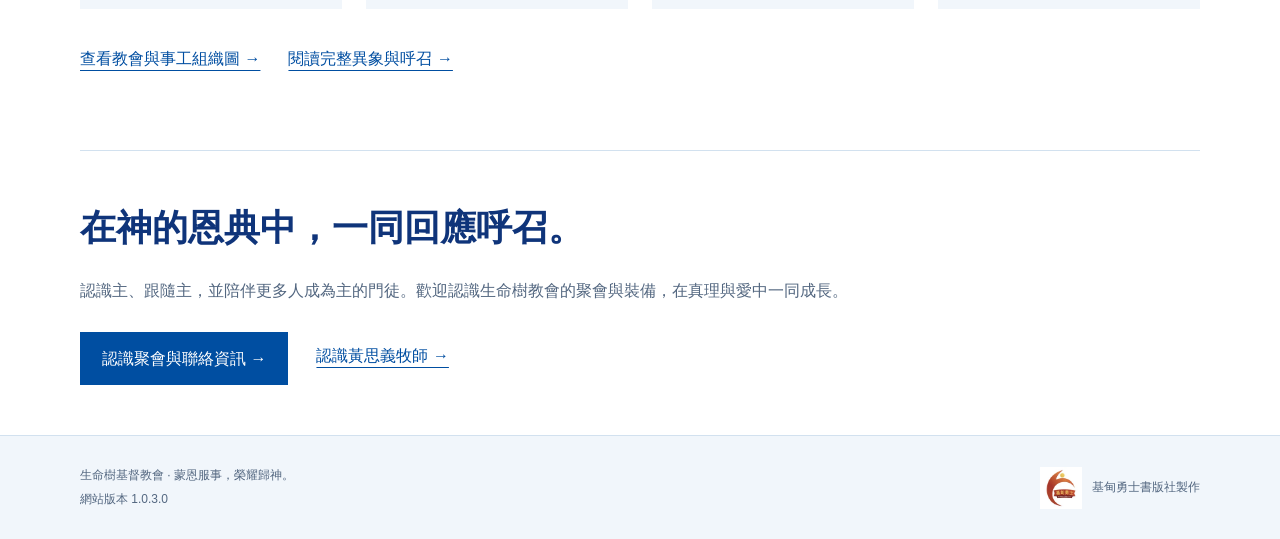
==== commit 98a9156e: "Release 1.0.3.0: 新增短影音：從失敗到重生，當信仰把軟弱變力量" ====
--- a/gideon.html
+++ b/gideon.html
@@ -4,7 +4,7 @@
 <meta charset="utf-8">
 <meta name="viewport" content="width=device-width, initial-scale=1">
 <meta name="theme-color" content="#004ea1">
-<meta name="version" content="1.0.2.9">
+<meta name="version" content="1.0.3.0">
 <title>基甸勇士事工・活出新生命，執行大使命｜生命樹基督教會</title>
 <meta name="description" content="認識基甸勇士的異象、門徒裝備、跨地區宣教與服事足跡。成全聖徒，裝備精兵；前進禾場，擴展神國。一切倚靠主的恩典，榮耀歸神。">
 <meta property="og:title" content="基甸勇士事工・活出新生命，執行大使命">
@@ -28,5 +28,5 @@
 <section class="section" id="ministries"><div class="section-head"><div><p class="eyebrow">05 / SERVING TOGETHER</p><h2>同心配搭，<br>一同建立基督的身體。</h2></div><p>依生命樹教會組織規劃，基甸勇士涵蓋宣教、裝備、關懷與出版四個事工方向。各項服事以基督為首，彼此支持，共同回應門徒培育與福音使命。</p></div><div class="four-grid"><article class="card"><span class="number">MISSION</span><h3>宣教中心</h3><p>連結教會與宣教資源，回應差遣，支持福音廣傳與禾場開展。</p></article><article class="card"><span class="number">EQUIPPING</span><h3>裝備學院</h3><p>透過聖經教導、門徒訓練與實際操練，裝備禾場工人。</p></article><article class="card"><span class="number">CARE</span><h3>關懷事工</h3><p>包含曙光種子與社區弱勢關懷方向，以陪伴與行動回應人的需要。</p></article><article class="card"><span class="number">PUBLISHING</span><h3>出版社</h3><p>透過福音影音與紙本出版品，傳遞真理，支持門徒裝備與生命成長。</p></article></div><div class="links"><a href="index.html#organization">查看教會與事工組織圖 →</a><a href="index.html#vision">閱讀完整異象與呼召 →</a></div></section>
 <section class="closing"><h2>在神的恩典中，一同回應呼召。</h2><p class="lead">認識主、跟隨主，並陪伴更多人成為主的門徒。歡迎認識生命樹教會的聚會與裝備，在真理與愛中一同成長。</p><div class="links"><a class="button" href="index.html#visit">認識聚會與聯絡資訊 →</a><a href="pastor.html">認識黃思義牧師 →</a></div></section>
 </div></main>
-<footer class="footer"><div class="wrap footer-inner"><div>生命樹基督教會 · 蒙恩服事，榮耀歸神。<br>網站版本 1.0.2.9</div><div class="publisher"><img src="assets/publisher-logo.13ce095ea7af.webp" alt="基甸勇士標誌" width="42" height="42" loading="lazy" decoding="async"><span>基甸勇士書版社製作</span></div></div></footer>
+<footer class="footer"><div class="wrap footer-inner"><div>生命樹基督教會 · 蒙恩服事，榮耀歸神。<br>網站版本 1.0.3.0</div><div class="publisher"><img src="assets/publisher-logo.13ce095ea7af.webp" alt="基甸勇士標誌" width="42" height="42" loading="lazy" decoding="async"><span>基甸勇士書版社製作</span></div></div></footer>
 </body></html>
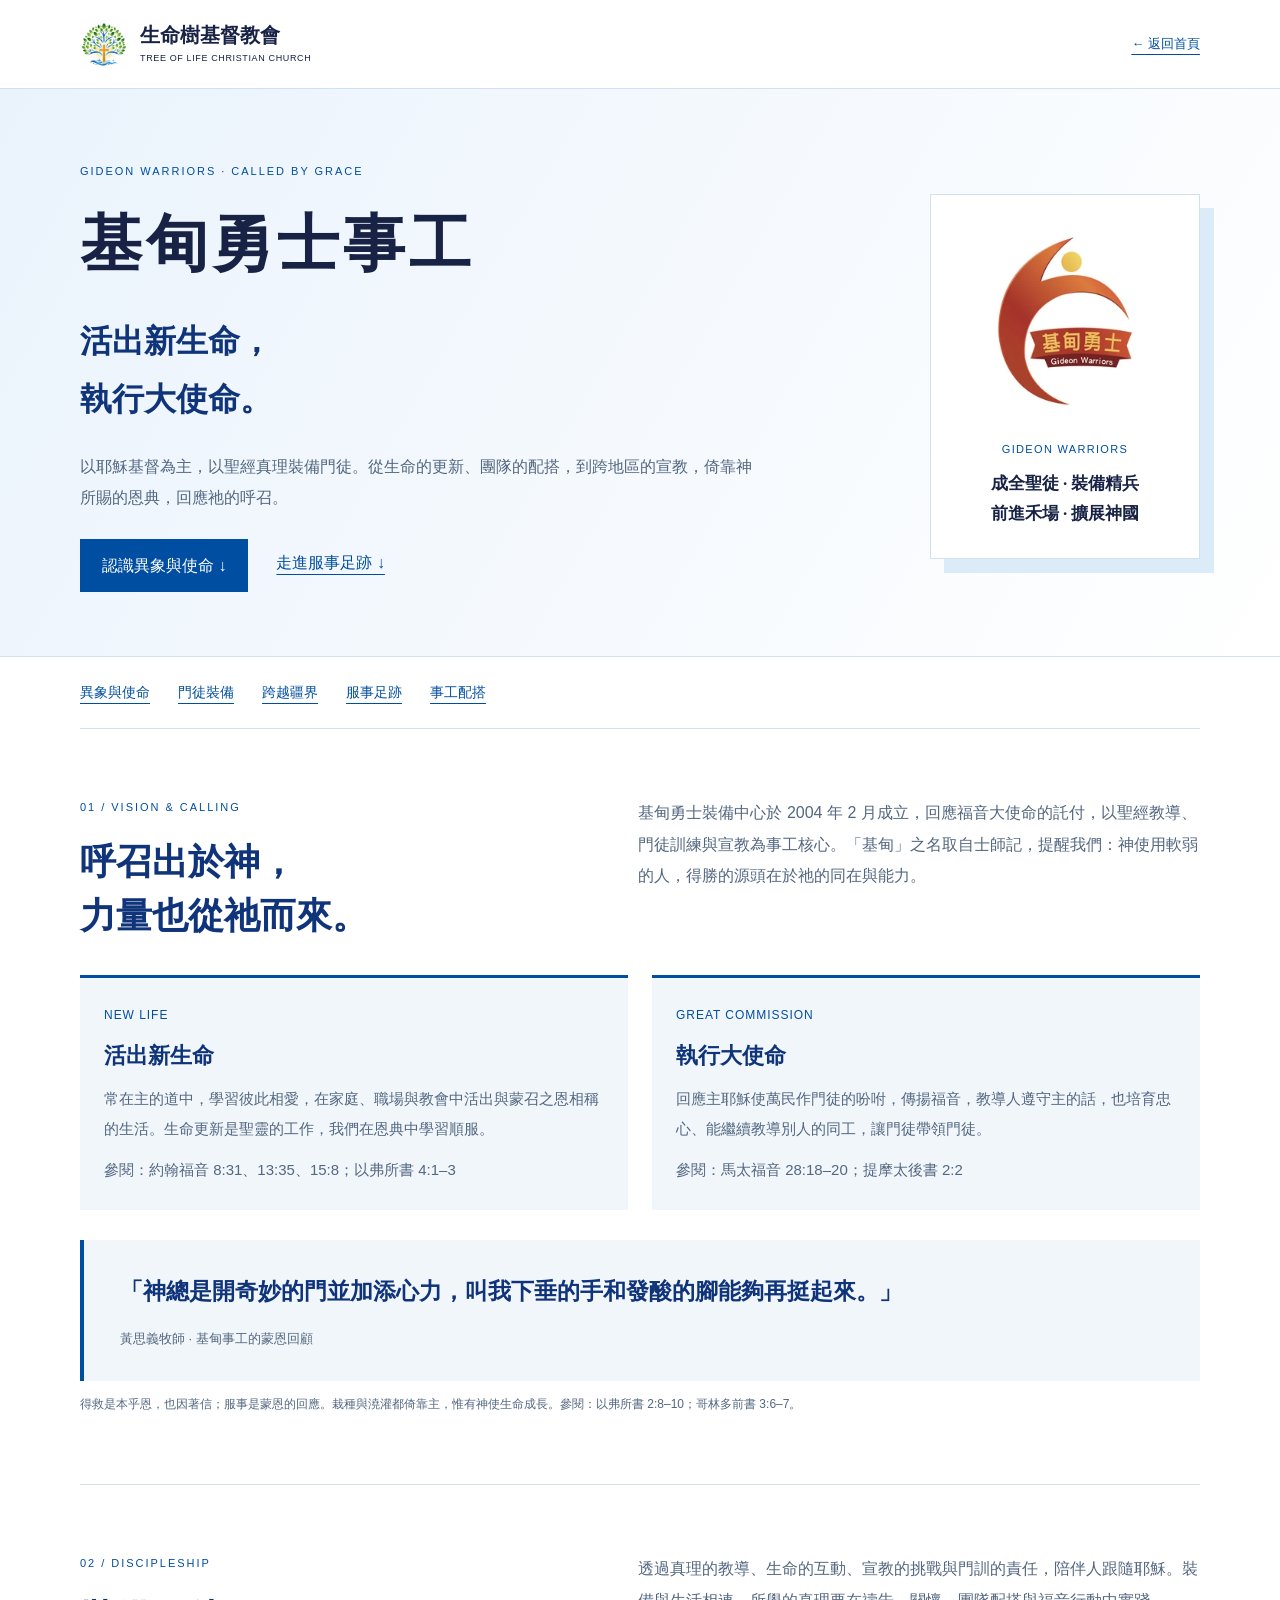
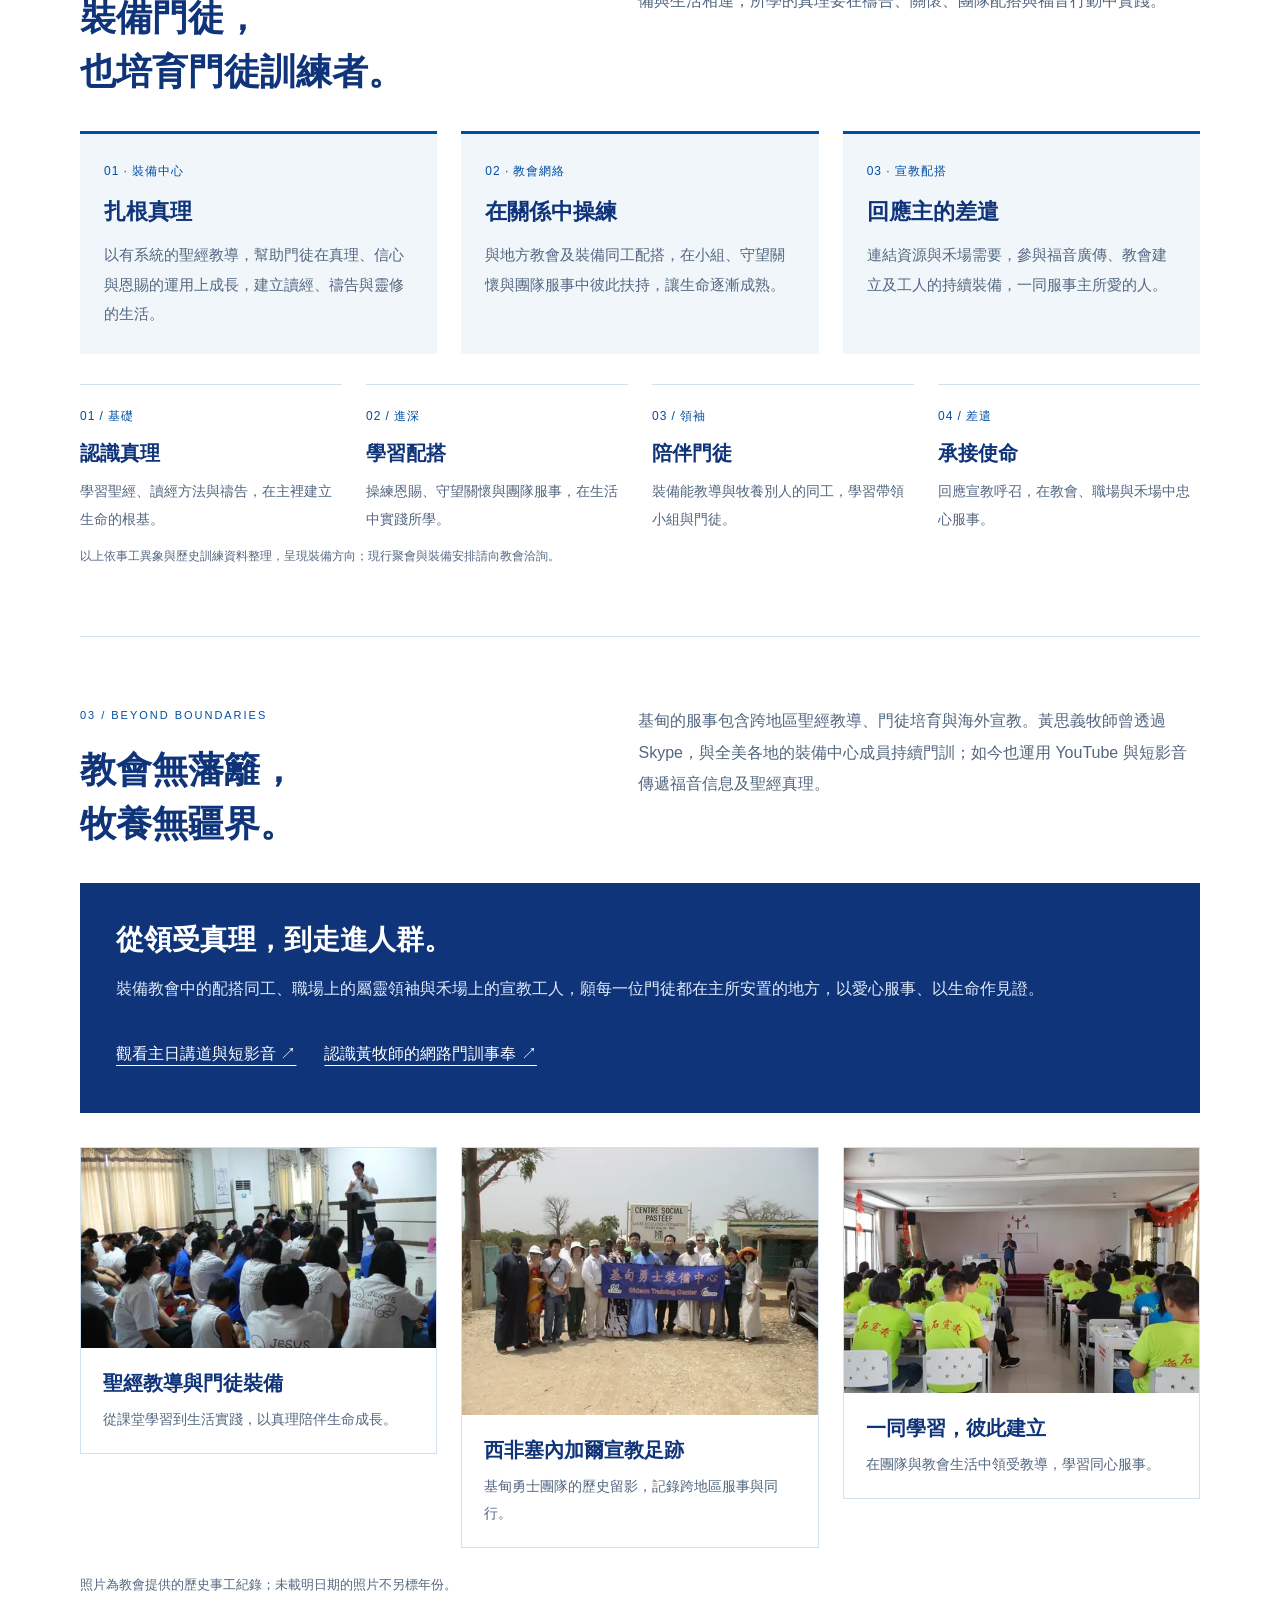
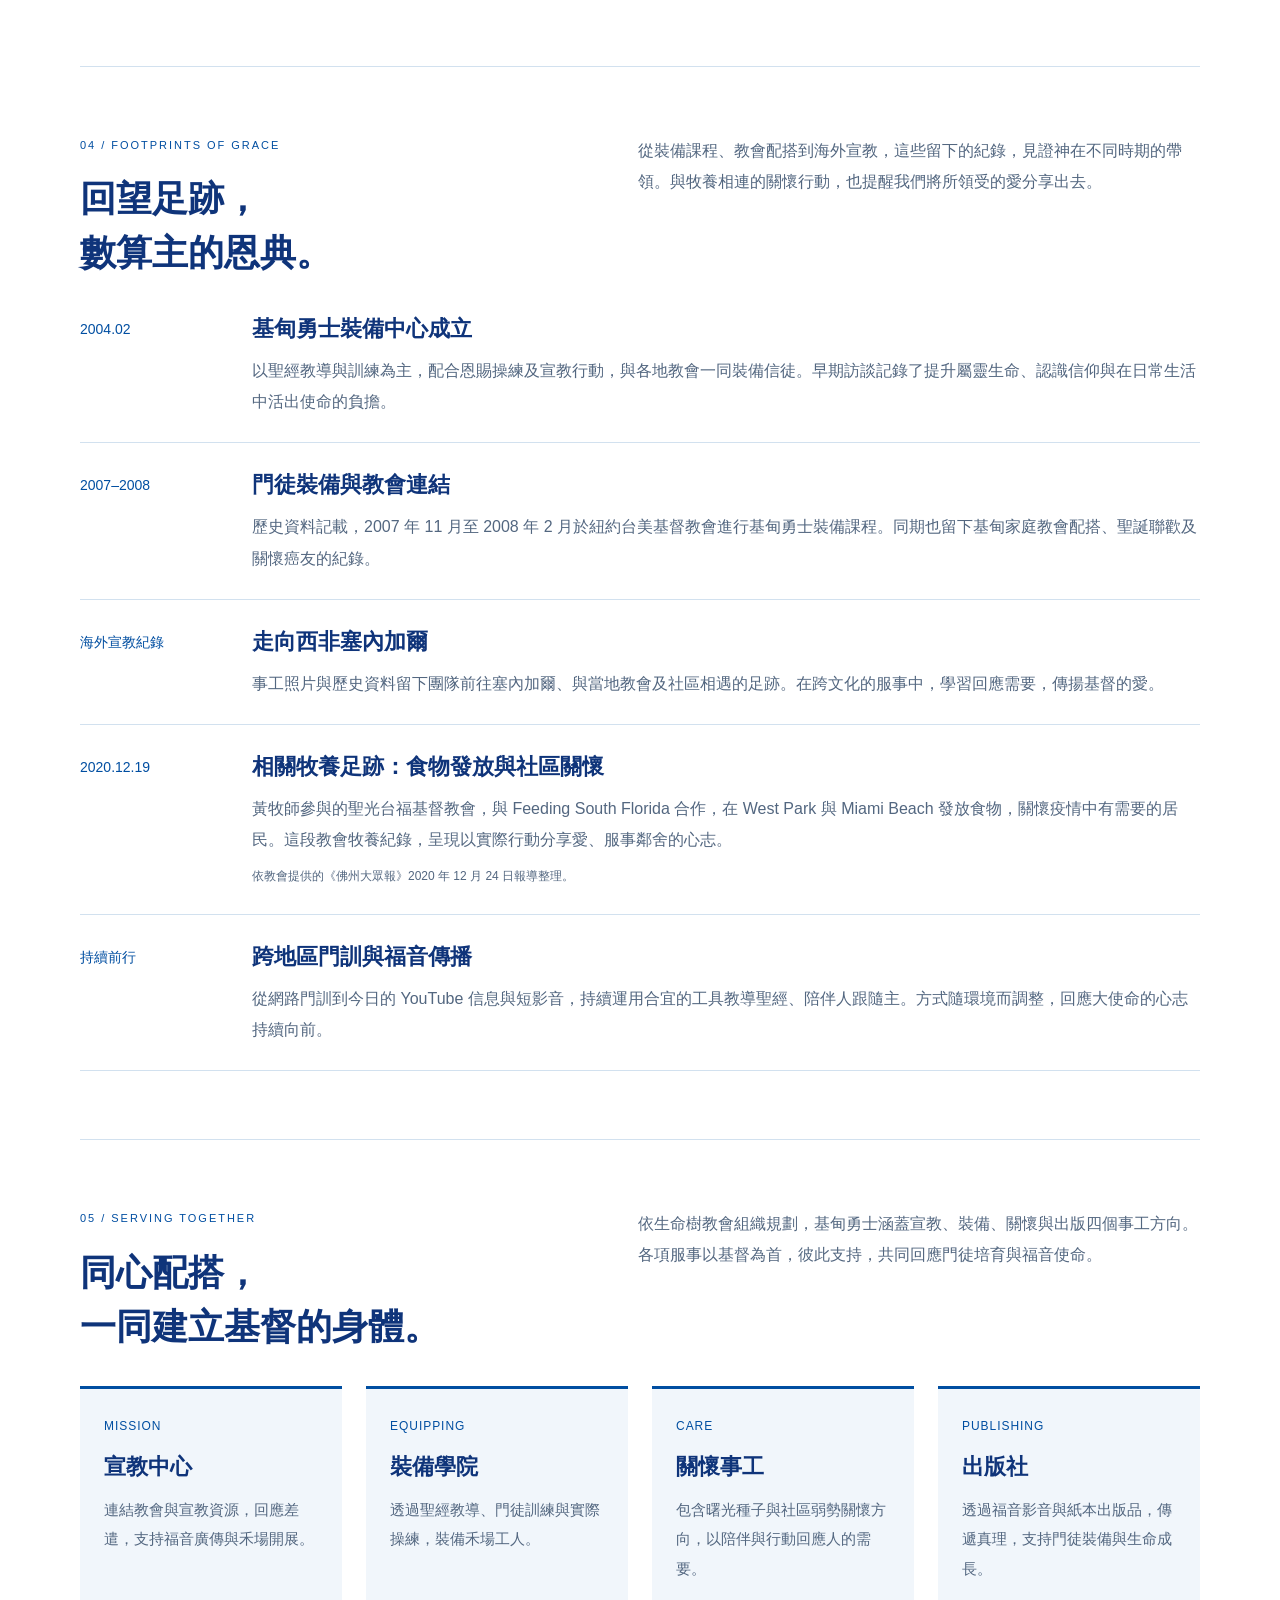
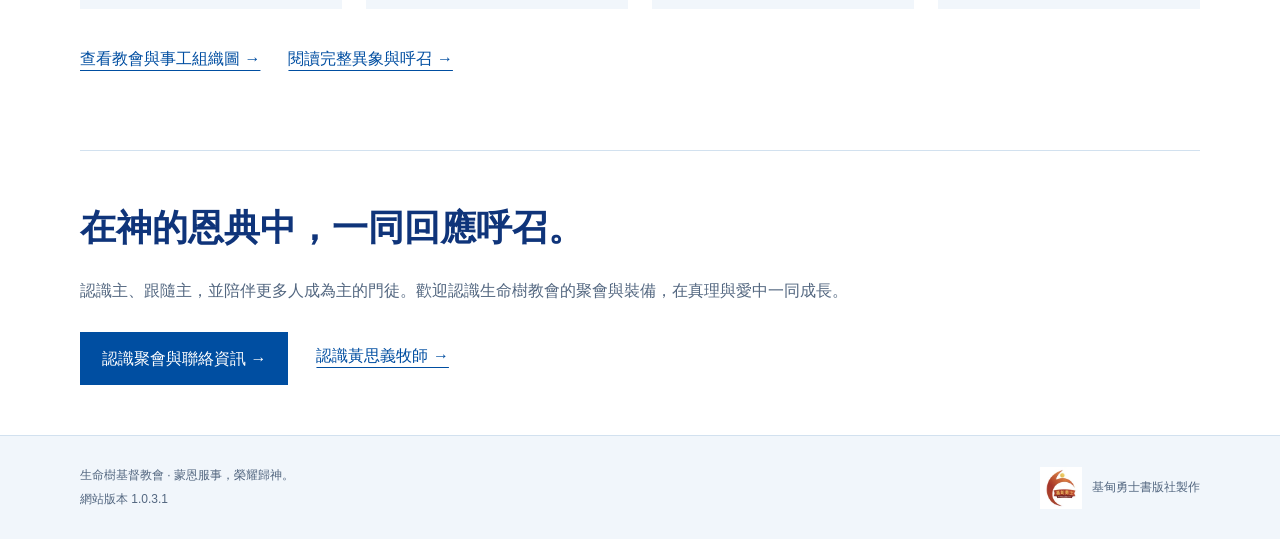
==== commit 82c811f5: "Release 1.0.3.1: 更新教會影音與活動資訊" ====
--- a/gideon.html
+++ b/gideon.html
@@ -4,7 +4,7 @@
 <meta charset="utf-8">
 <meta name="viewport" content="width=device-width, initial-scale=1">
 <meta name="theme-color" content="#004ea1">
-<meta name="version" content="1.0.3.0">
+<meta name="version" content="1.0.3.1">
 <title>基甸勇士事工・活出新生命，執行大使命｜生命樹基督教會</title>
 <meta name="description" content="認識基甸勇士的異象、門徒裝備、跨地區宣教與服事足跡。成全聖徒，裝備精兵；前進禾場，擴展神國。一切倚靠主的恩典，榮耀歸神。">
 <meta property="og:title" content="基甸勇士事工・活出新生命，執行大使命">
@@ -28,5 +28,5 @@
 <section class="section" id="ministries"><div class="section-head"><div><p class="eyebrow">05 / SERVING TOGETHER</p><h2>同心配搭，<br>一同建立基督的身體。</h2></div><p>依生命樹教會組織規劃，基甸勇士涵蓋宣教、裝備、關懷與出版四個事工方向。各項服事以基督為首，彼此支持，共同回應門徒培育與福音使命。</p></div><div class="four-grid"><article class="card"><span class="number">MISSION</span><h3>宣教中心</h3><p>連結教會與宣教資源，回應差遣，支持福音廣傳與禾場開展。</p></article><article class="card"><span class="number">EQUIPPING</span><h3>裝備學院</h3><p>透過聖經教導、門徒訓練與實際操練，裝備禾場工人。</p></article><article class="card"><span class="number">CARE</span><h3>關懷事工</h3><p>包含曙光種子與社區弱勢關懷方向，以陪伴與行動回應人的需要。</p></article><article class="card"><span class="number">PUBLISHING</span><h3>出版社</h3><p>透過福音影音與紙本出版品，傳遞真理，支持門徒裝備與生命成長。</p></article></div><div class="links"><a href="index.html#organization">查看教會與事工組織圖 →</a><a href="index.html#vision">閱讀完整異象與呼召 →</a></div></section>
 <section class="closing"><h2>在神的恩典中，一同回應呼召。</h2><p class="lead">認識主、跟隨主，並陪伴更多人成為主的門徒。歡迎認識生命樹教會的聚會與裝備，在真理與愛中一同成長。</p><div class="links"><a class="button" href="index.html#visit">認識聚會與聯絡資訊 →</a><a href="pastor.html">認識黃思義牧師 →</a></div></section>
 </div></main>
-<footer class="footer"><div class="wrap footer-inner"><div>生命樹基督教會 · 蒙恩服事，榮耀歸神。<br>網站版本 1.0.3.0</div><div class="publisher"><img src="assets/publisher-logo.13ce095ea7af.webp" alt="基甸勇士標誌" width="42" height="42" loading="lazy" decoding="async"><span>基甸勇士書版社製作</span></div></div></footer>
+<footer class="footer"><div class="wrap footer-inner"><div>生命樹基督教會 · 蒙恩服事，榮耀歸神。<br>網站版本 1.0.3.1</div><div class="publisher"><img src="assets/publisher-logo.13ce095ea7af.webp" alt="基甸勇士標誌" width="42" height="42" loading="lazy" decoding="async"><span>基甸勇士書版社製作</span></div></div></footer>
 </body></html>
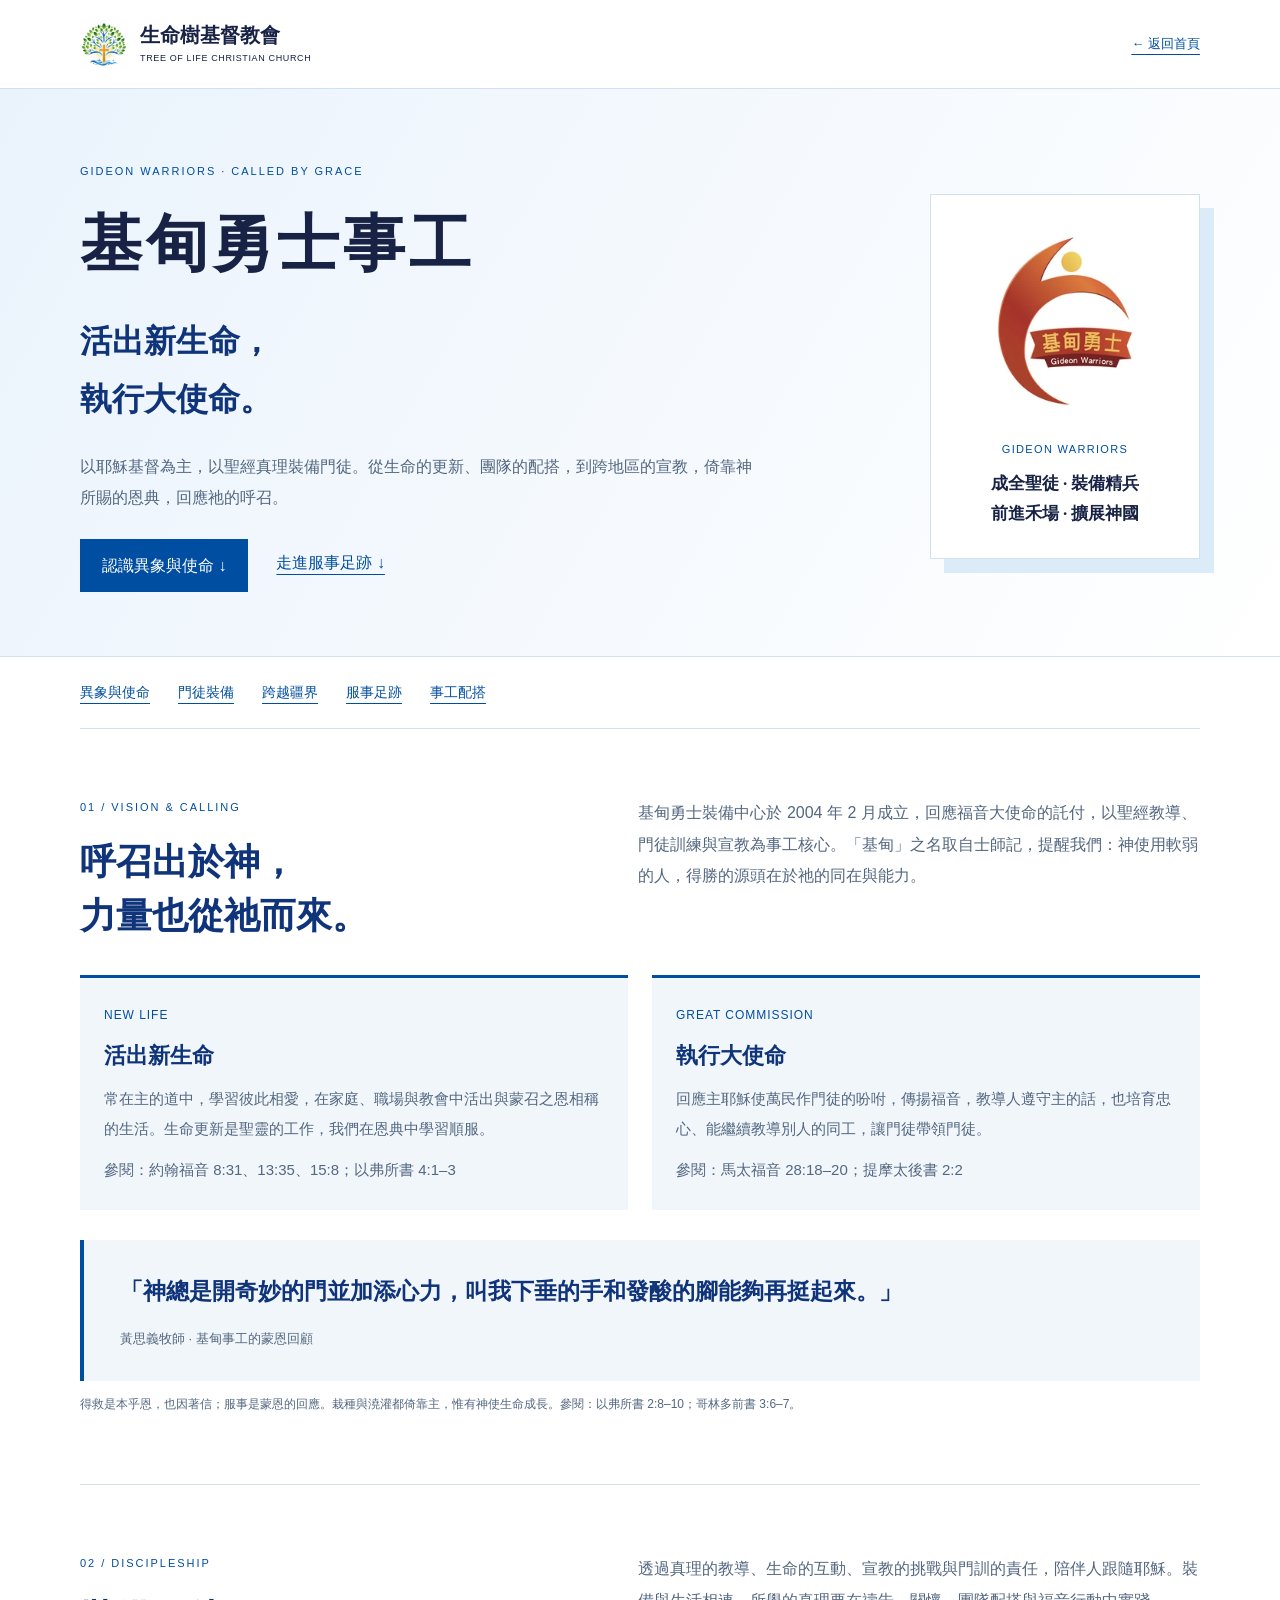
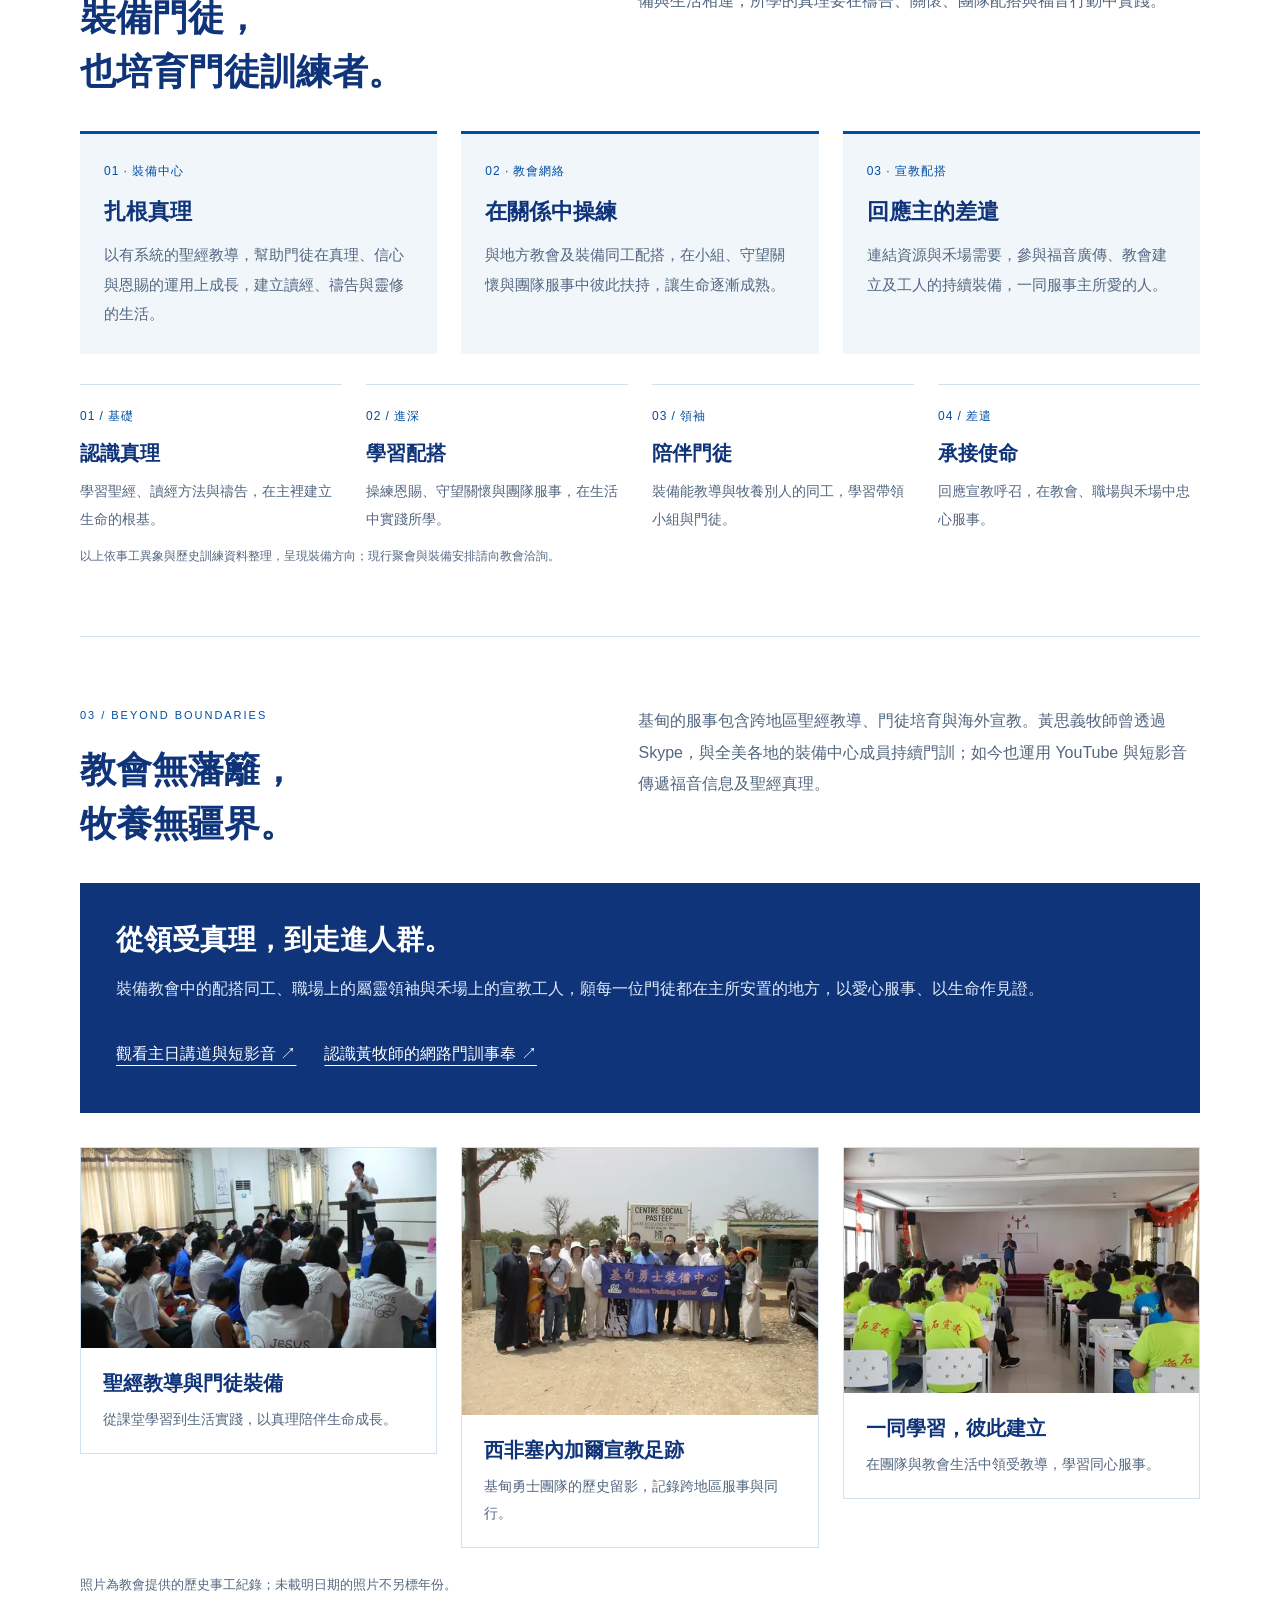
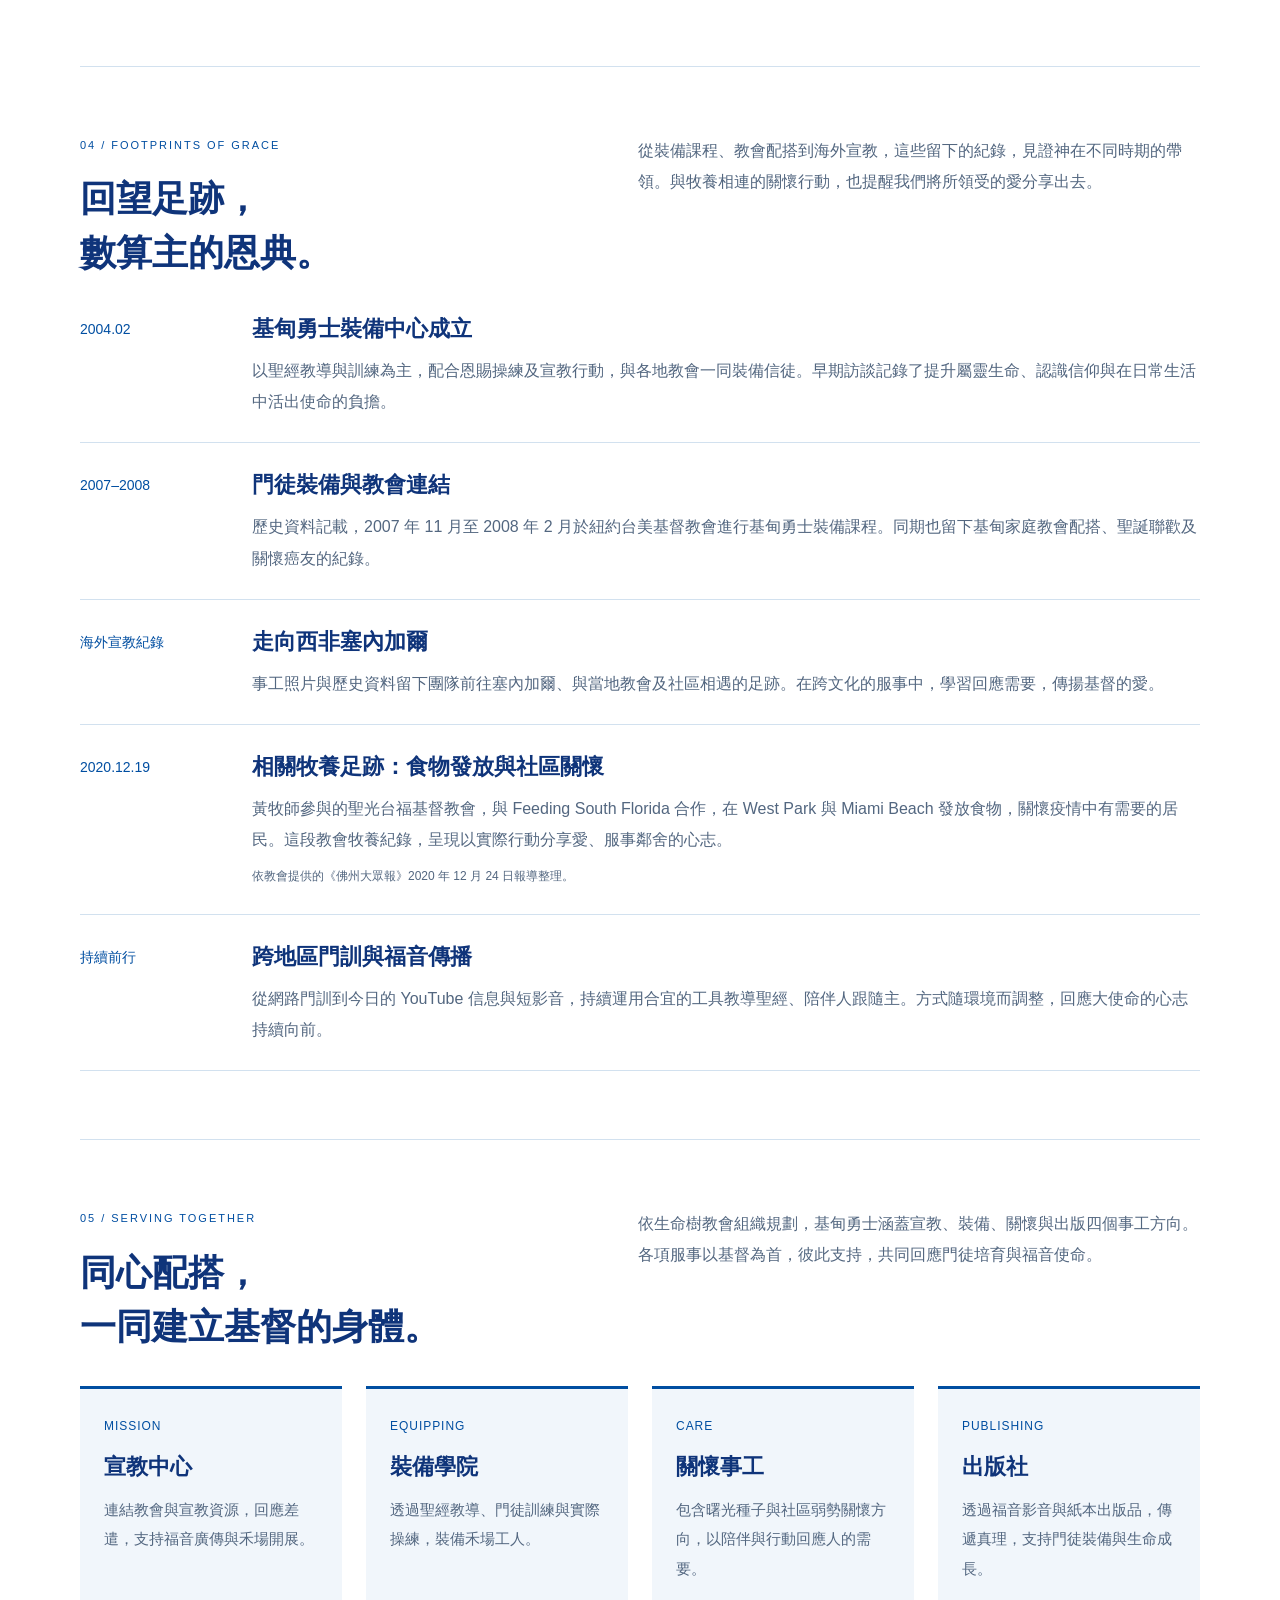
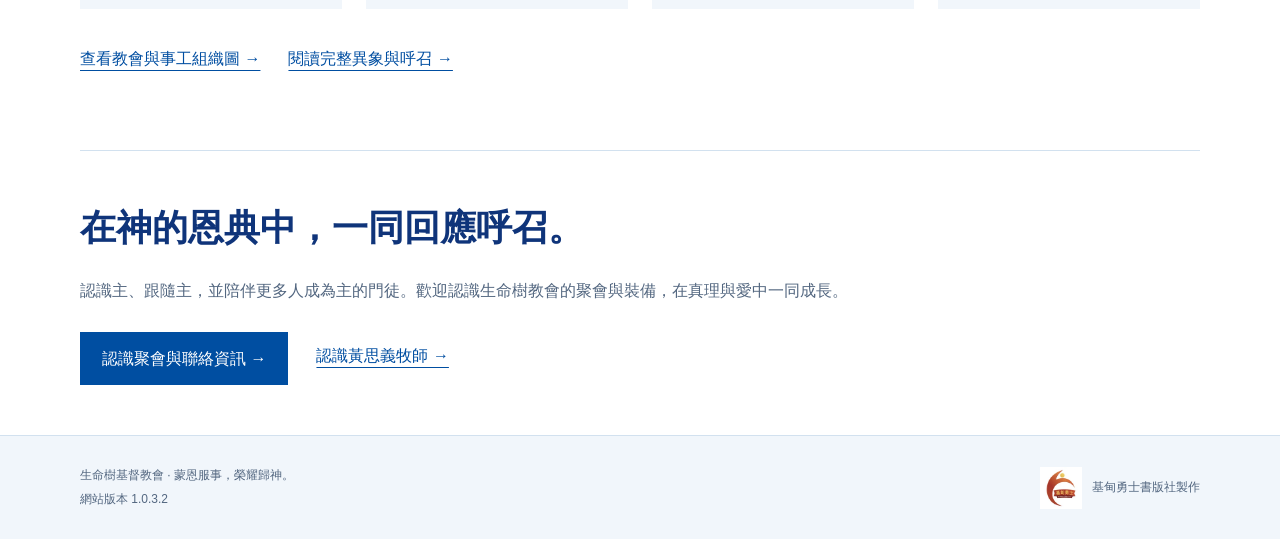
==== commit 5d32d552: "Release 1.0.3.2: 更新教會影音與活動資訊" ====
--- a/gideon.html
+++ b/gideon.html
@@ -4,7 +4,7 @@
 <meta charset="utf-8">
 <meta name="viewport" content="width=device-width, initial-scale=1">
 <meta name="theme-color" content="#004ea1">
-<meta name="version" content="1.0.3.1">
+<meta name="version" content="1.0.3.2">
 <title>基甸勇士事工・活出新生命，執行大使命｜生命樹基督教會</title>
 <meta name="description" content="認識基甸勇士的異象、門徒裝備、跨地區宣教與服事足跡。成全聖徒，裝備精兵；前進禾場，擴展神國。一切倚靠主的恩典，榮耀歸神。">
 <meta property="og:title" content="基甸勇士事工・活出新生命，執行大使命">
@@ -28,5 +28,5 @@
 <section class="section" id="ministries"><div class="section-head"><div><p class="eyebrow">05 / SERVING TOGETHER</p><h2>同心配搭，<br>一同建立基督的身體。</h2></div><p>依生命樹教會組織規劃，基甸勇士涵蓋宣教、裝備、關懷與出版四個事工方向。各項服事以基督為首，彼此支持，共同回應門徒培育與福音使命。</p></div><div class="four-grid"><article class="card"><span class="number">MISSION</span><h3>宣教中心</h3><p>連結教會與宣教資源，回應差遣，支持福音廣傳與禾場開展。</p></article><article class="card"><span class="number">EQUIPPING</span><h3>裝備學院</h3><p>透過聖經教導、門徒訓練與實際操練，裝備禾場工人。</p></article><article class="card"><span class="number">CARE</span><h3>關懷事工</h3><p>包含曙光種子與社區弱勢關懷方向，以陪伴與行動回應人的需要。</p></article><article class="card"><span class="number">PUBLISHING</span><h3>出版社</h3><p>透過福音影音與紙本出版品，傳遞真理，支持門徒裝備與生命成長。</p></article></div><div class="links"><a href="index.html#organization">查看教會與事工組織圖 →</a><a href="index.html#vision">閱讀完整異象與呼召 →</a></div></section>
 <section class="closing"><h2>在神的恩典中，一同回應呼召。</h2><p class="lead">認識主、跟隨主，並陪伴更多人成為主的門徒。歡迎認識生命樹教會的聚會與裝備，在真理與愛中一同成長。</p><div class="links"><a class="button" href="index.html#visit">認識聚會與聯絡資訊 →</a><a href="pastor.html">認識黃思義牧師 →</a></div></section>
 </div></main>
-<footer class="footer"><div class="wrap footer-inner"><div>生命樹基督教會 · 蒙恩服事，榮耀歸神。<br>網站版本 1.0.3.1</div><div class="publisher"><img src="assets/publisher-logo.13ce095ea7af.webp" alt="基甸勇士標誌" width="42" height="42" loading="lazy" decoding="async"><span>基甸勇士書版社製作</span></div></div></footer>
+<footer class="footer"><div class="wrap footer-inner"><div>生命樹基督教會 · 蒙恩服事，榮耀歸神。<br>網站版本 1.0.3.2</div><div class="publisher"><img src="assets/publisher-logo.13ce095ea7af.webp" alt="基甸勇士標誌" width="42" height="42" loading="lazy" decoding="async"><span>基甸勇士書版社製作</span></div></div></footer>
 </body></html>
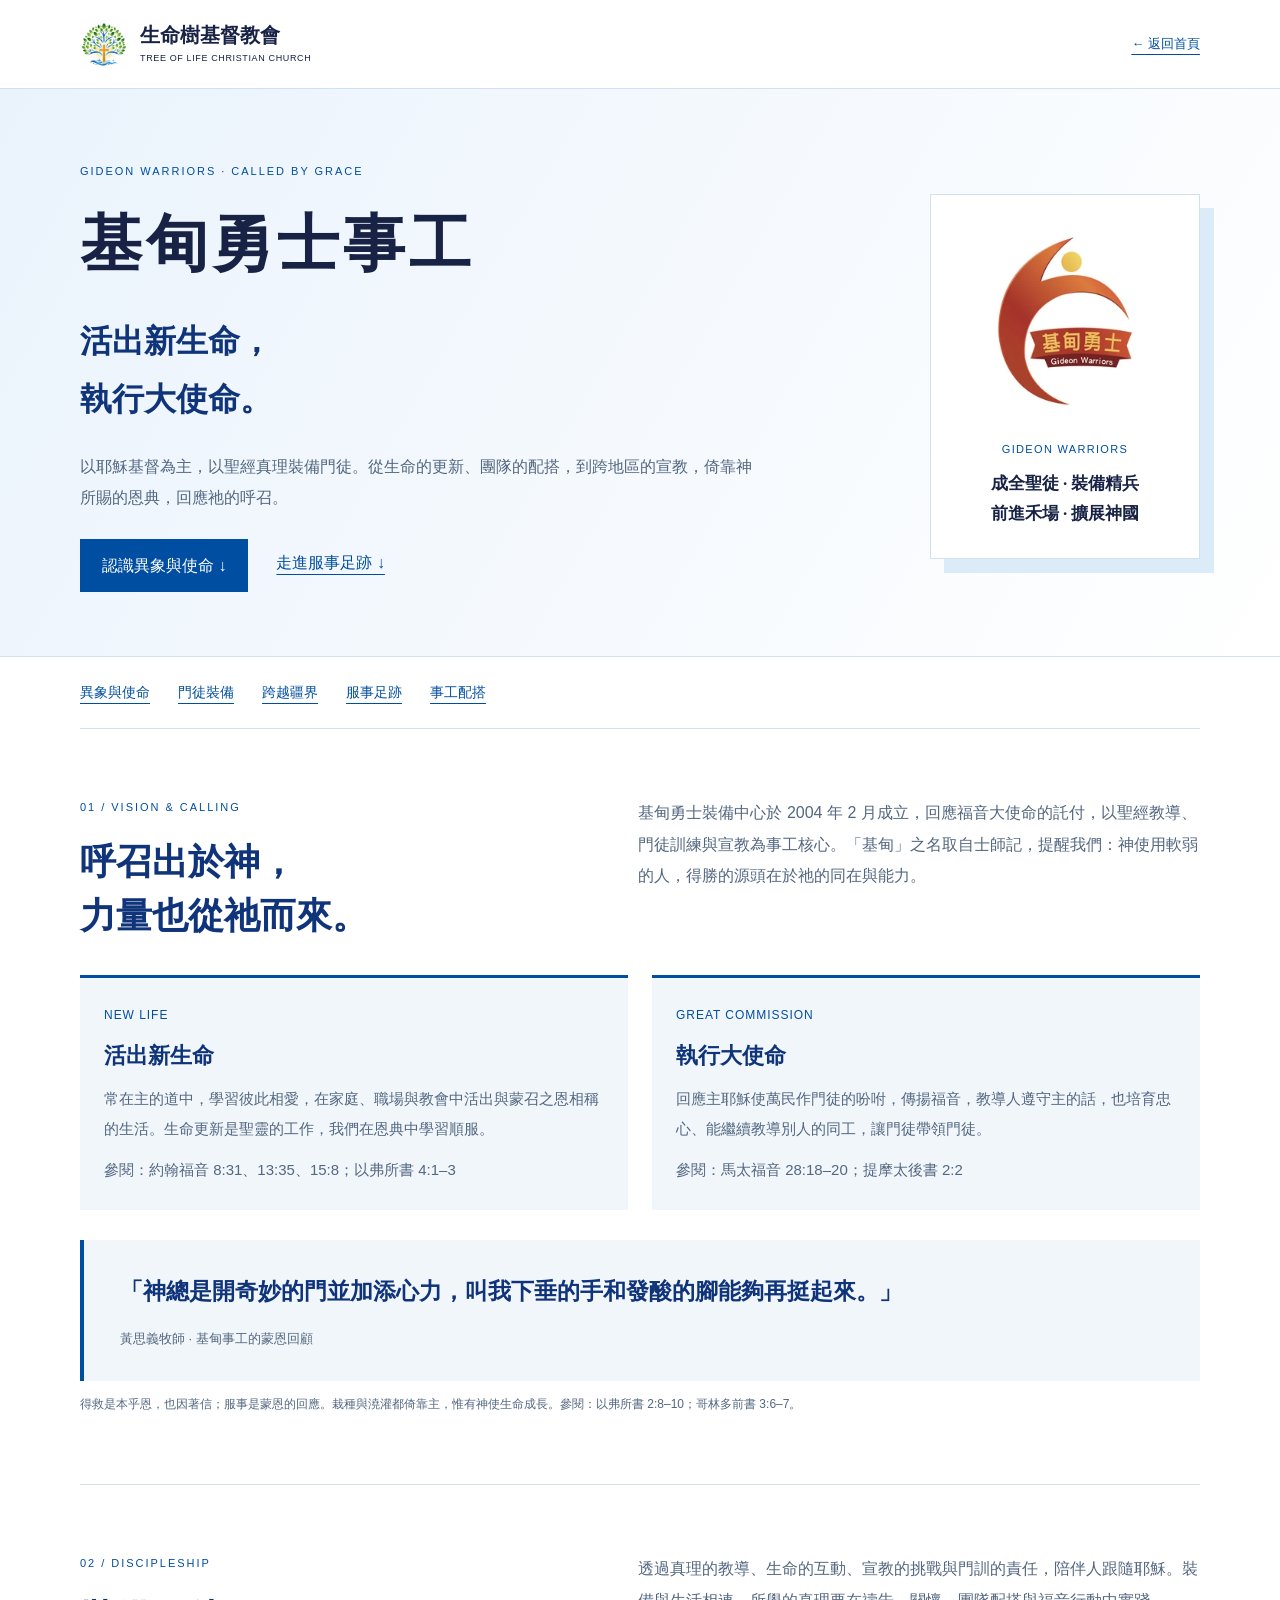
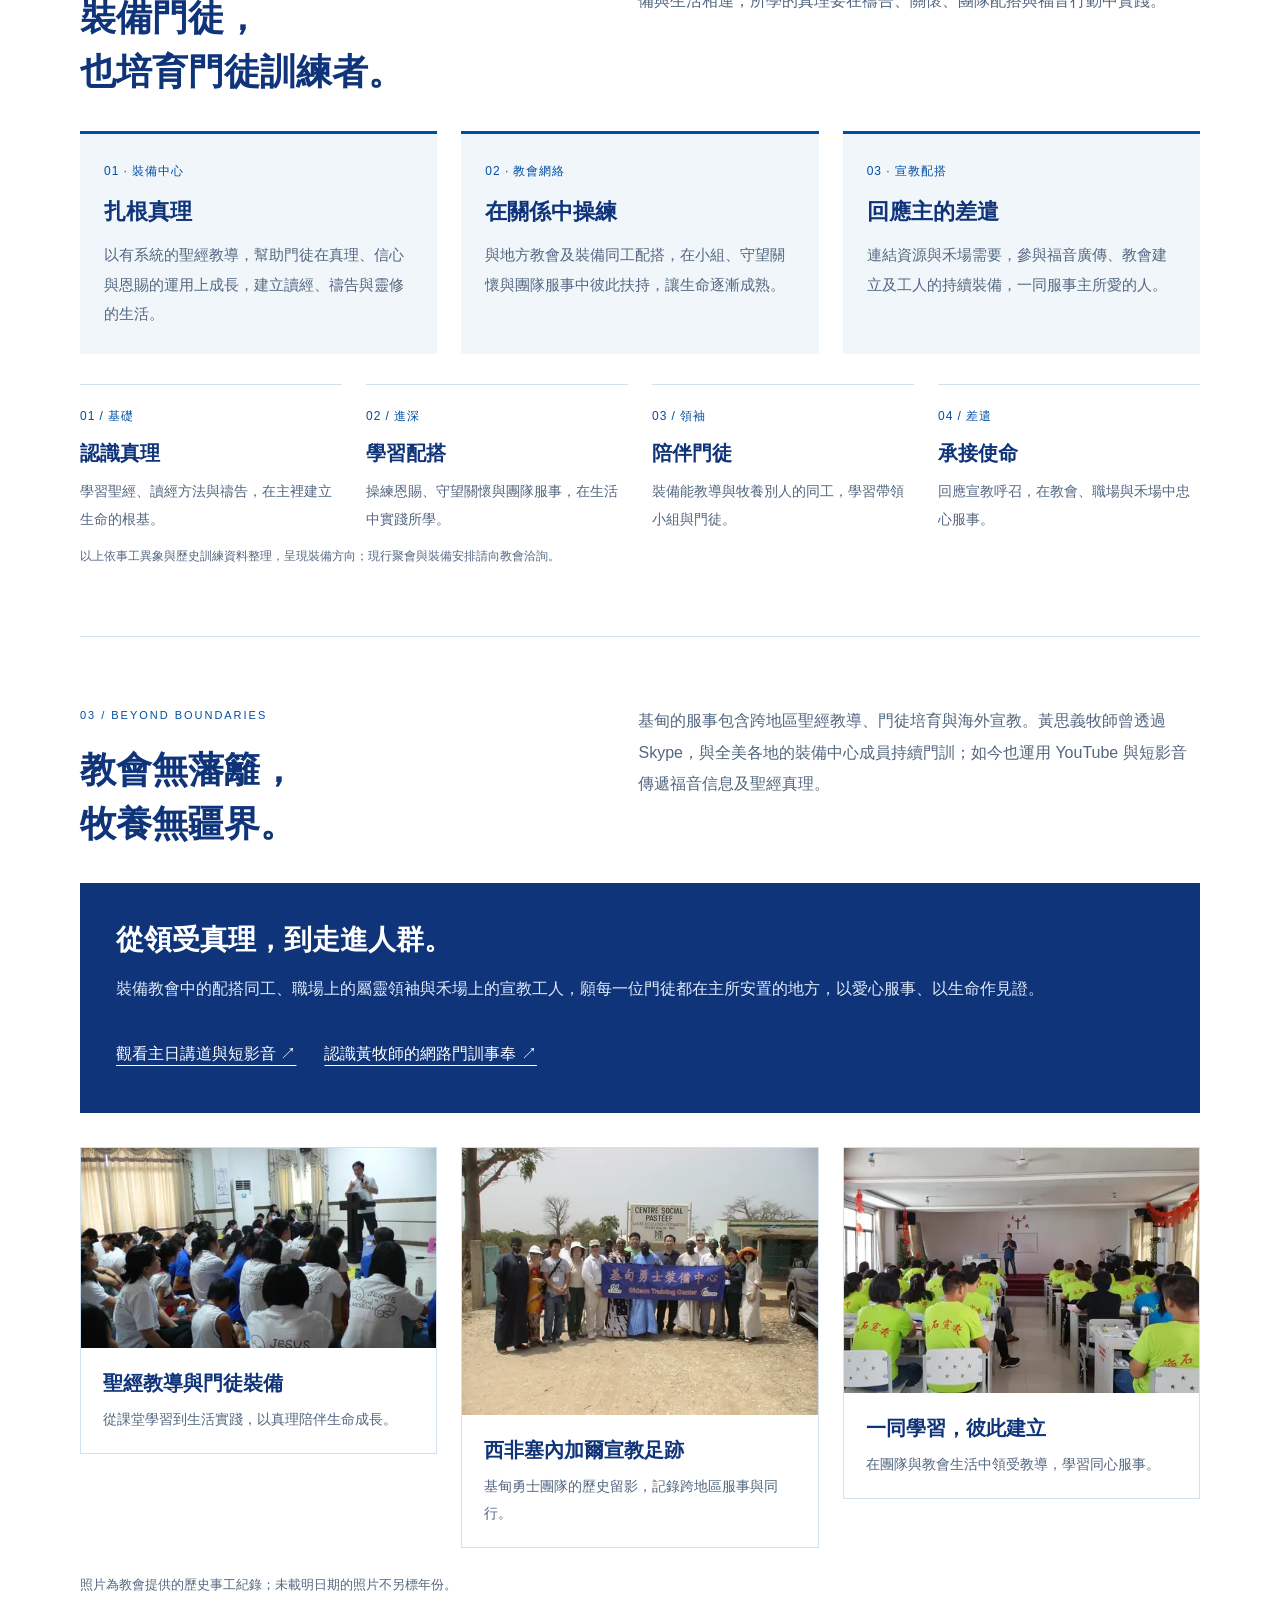
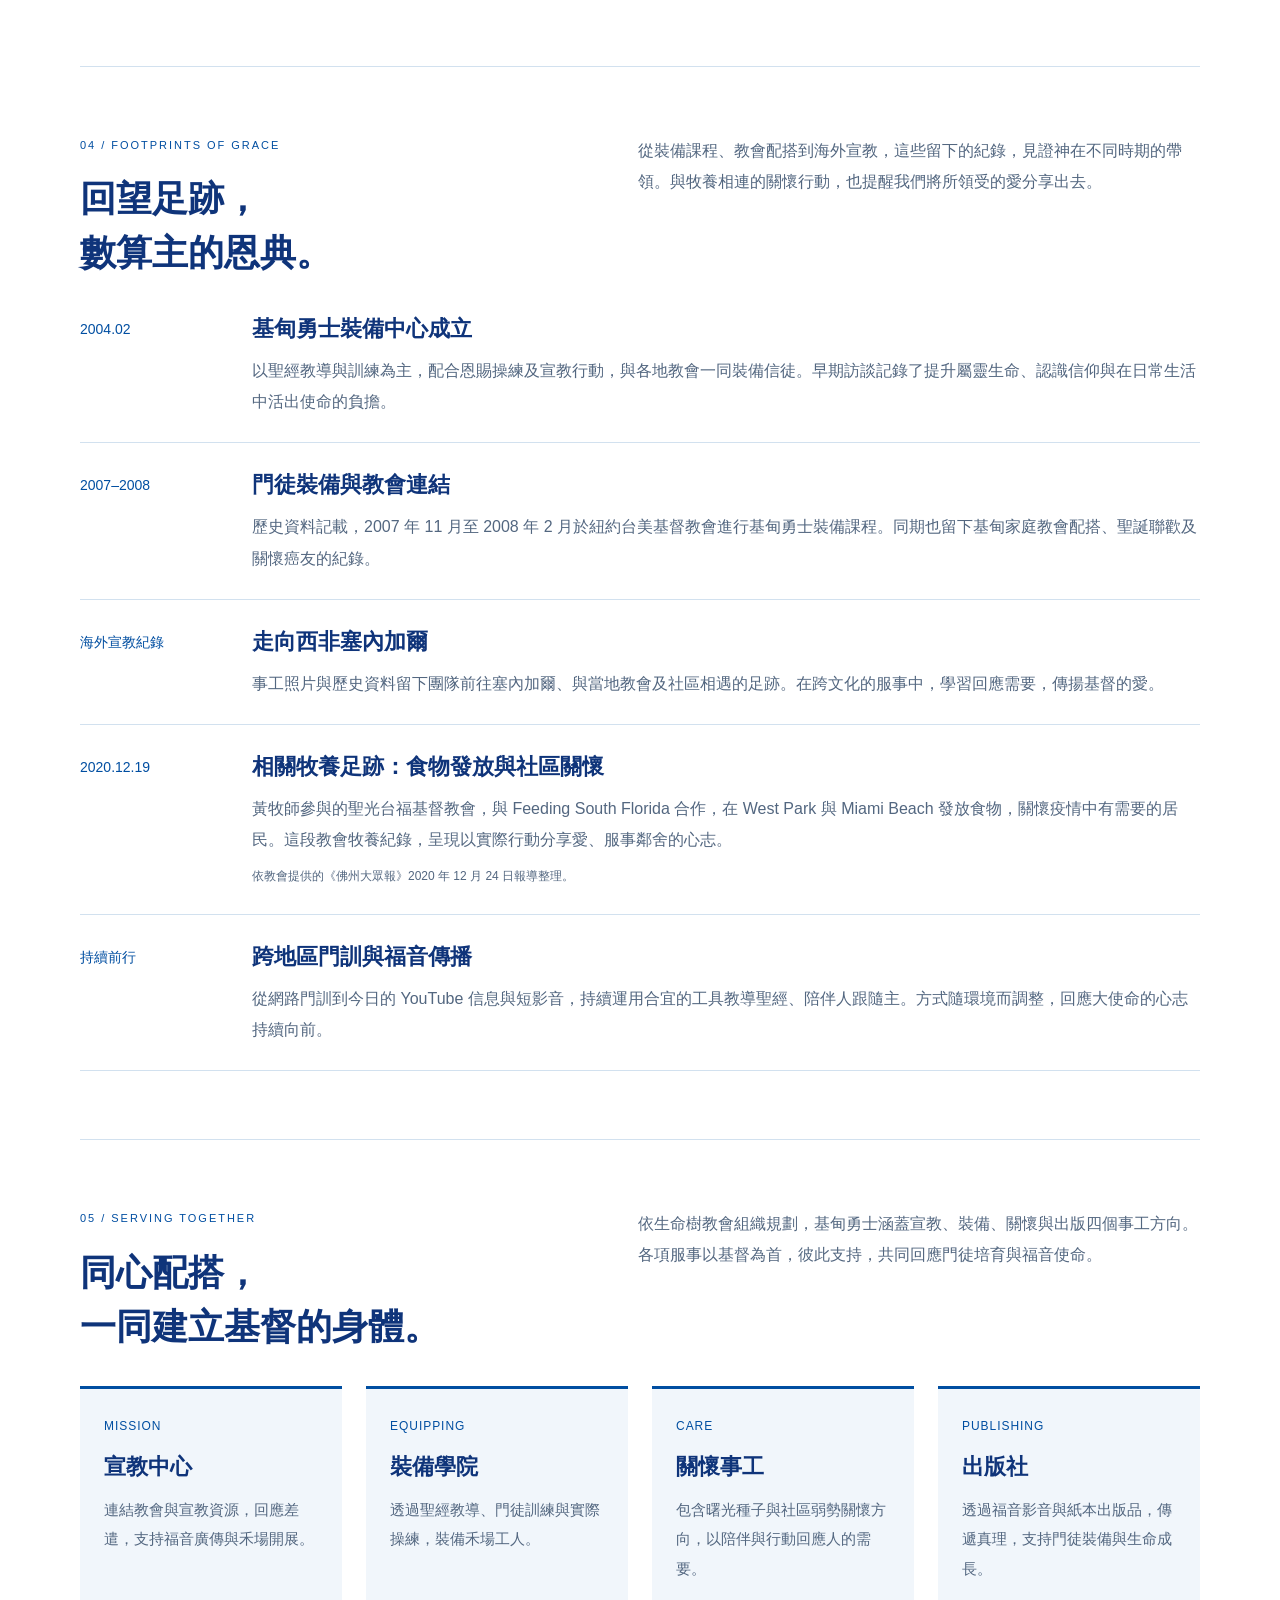
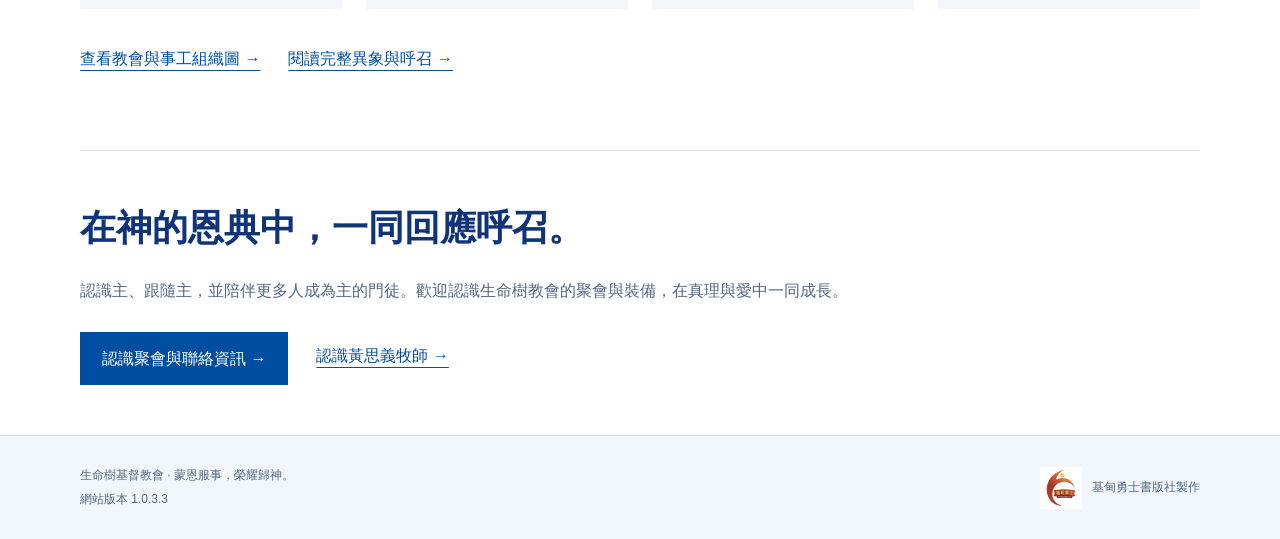
==== commit 11a93c3d: "Release 1.0.3.3: 更新教會影音與活動資訊" ====
--- a/gideon.html
+++ b/gideon.html
@@ -4,7 +4,7 @@
 <meta charset="utf-8">
 <meta name="viewport" content="width=device-width, initial-scale=1">
 <meta name="theme-color" content="#004ea1">
-<meta name="version" content="1.0.3.2">
+<meta name="version" content="1.0.3.3">
 <title>基甸勇士事工・活出新生命，執行大使命｜生命樹基督教會</title>
 <meta name="description" content="認識基甸勇士的異象、門徒裝備、跨地區宣教與服事足跡。成全聖徒，裝備精兵；前進禾場，擴展神國。一切倚靠主的恩典，榮耀歸神。">
 <meta property="og:title" content="基甸勇士事工・活出新生命，執行大使命">
@@ -28,5 +28,5 @@
 <section class="section" id="ministries"><div class="section-head"><div><p class="eyebrow">05 / SERVING TOGETHER</p><h2>同心配搭，<br>一同建立基督的身體。</h2></div><p>依生命樹教會組織規劃，基甸勇士涵蓋宣教、裝備、關懷與出版四個事工方向。各項服事以基督為首，彼此支持，共同回應門徒培育與福音使命。</p></div><div class="four-grid"><article class="card"><span class="number">MISSION</span><h3>宣教中心</h3><p>連結教會與宣教資源，回應差遣，支持福音廣傳與禾場開展。</p></article><article class="card"><span class="number">EQUIPPING</span><h3>裝備學院</h3><p>透過聖經教導、門徒訓練與實際操練，裝備禾場工人。</p></article><article class="card"><span class="number">CARE</span><h3>關懷事工</h3><p>包含曙光種子與社區弱勢關懷方向，以陪伴與行動回應人的需要。</p></article><article class="card"><span class="number">PUBLISHING</span><h3>出版社</h3><p>透過福音影音與紙本出版品，傳遞真理，支持門徒裝備與生命成長。</p></article></div><div class="links"><a href="index.html#organization">查看教會與事工組織圖 →</a><a href="index.html#vision">閱讀完整異象與呼召 →</a></div></section>
 <section class="closing"><h2>在神的恩典中，一同回應呼召。</h2><p class="lead">認識主、跟隨主，並陪伴更多人成為主的門徒。歡迎認識生命樹教會的聚會與裝備，在真理與愛中一同成長。</p><div class="links"><a class="button" href="index.html#visit">認識聚會與聯絡資訊 →</a><a href="pastor.html">認識黃思義牧師 →</a></div></section>
 </div></main>
-<footer class="footer"><div class="wrap footer-inner"><div>生命樹基督教會 · 蒙恩服事，榮耀歸神。<br>網站版本 1.0.3.2</div><div class="publisher"><img src="assets/publisher-logo.13ce095ea7af.webp" alt="基甸勇士標誌" width="42" height="42" loading="lazy" decoding="async"><span>基甸勇士書版社製作</span></div></div></footer>
+<footer class="footer"><div class="wrap footer-inner"><div>生命樹基督教會 · 蒙恩服事，榮耀歸神。<br>網站版本 1.0.3.3</div><div class="publisher"><img src="assets/publisher-logo.13ce095ea7af.webp" alt="基甸勇士標誌" width="42" height="42" loading="lazy" decoding="async"><span>基甸勇士書版社製作</span></div></div></footer>
 </body></html>
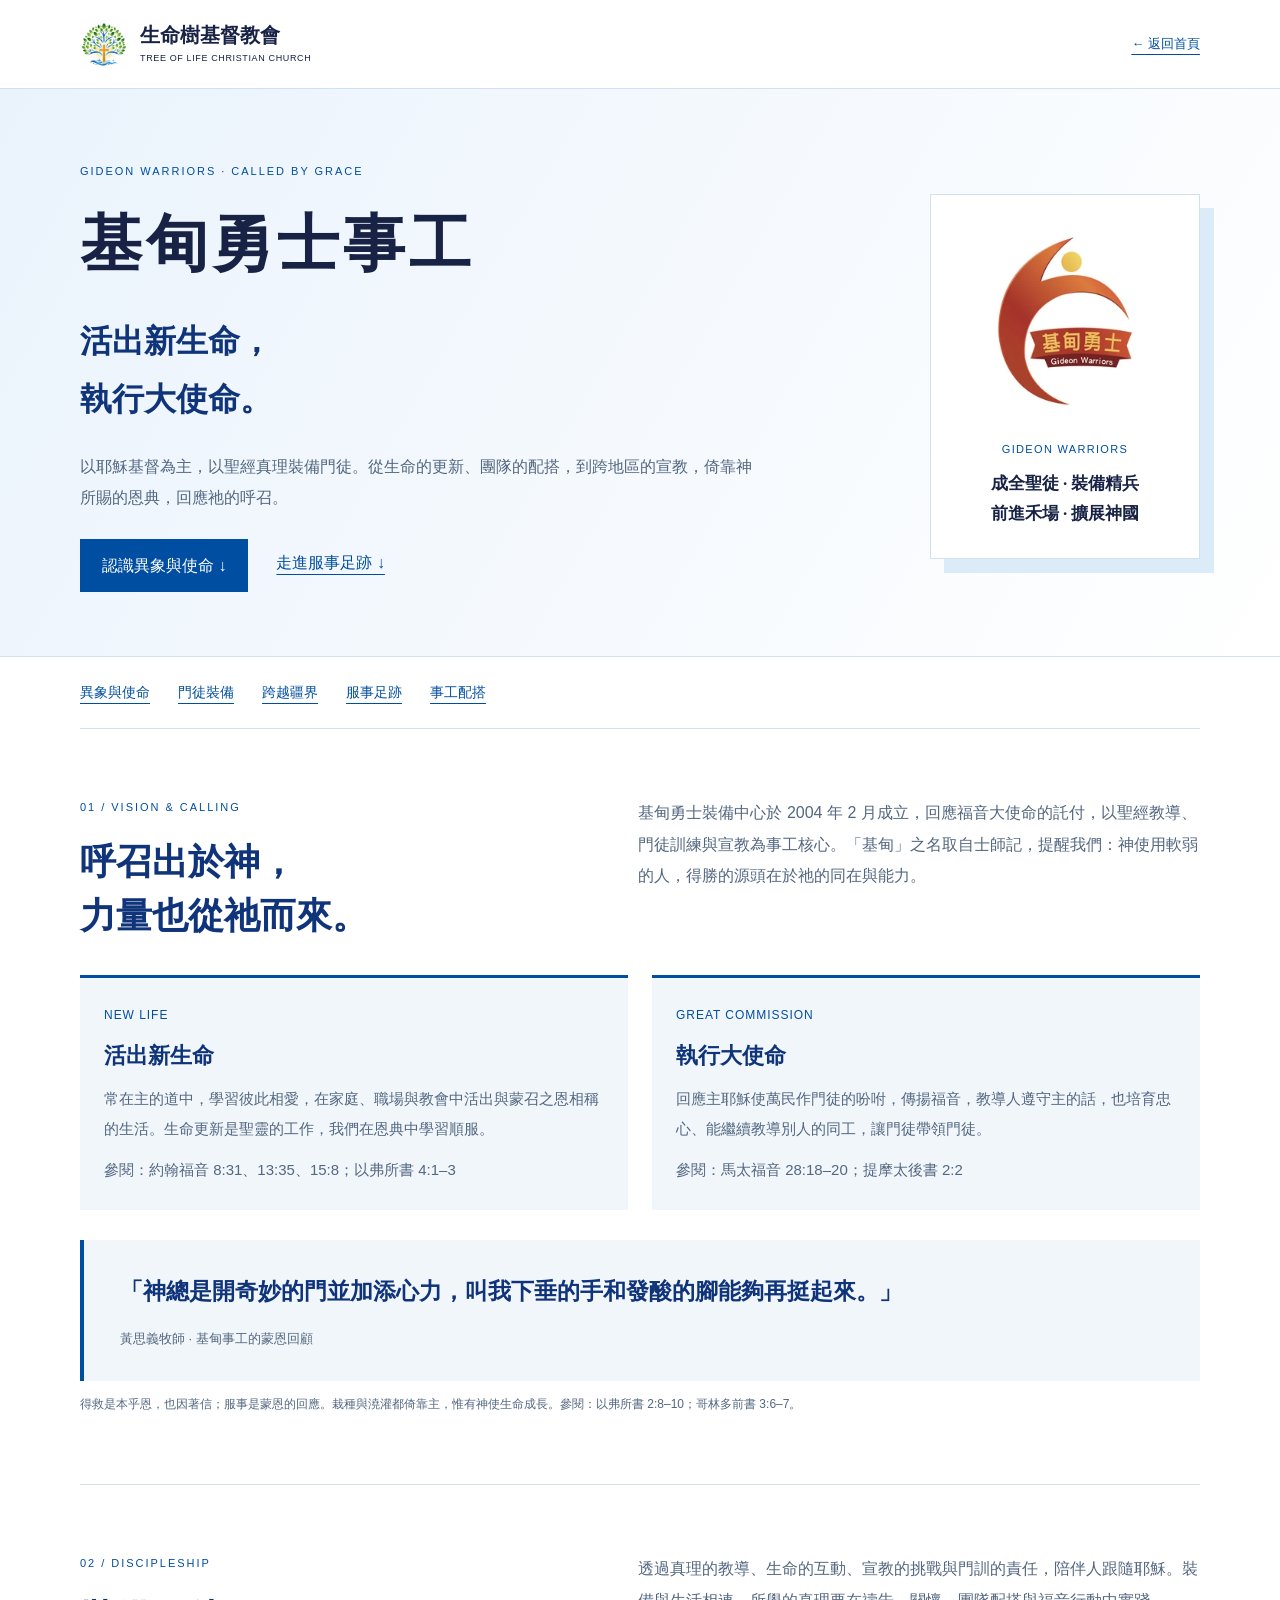
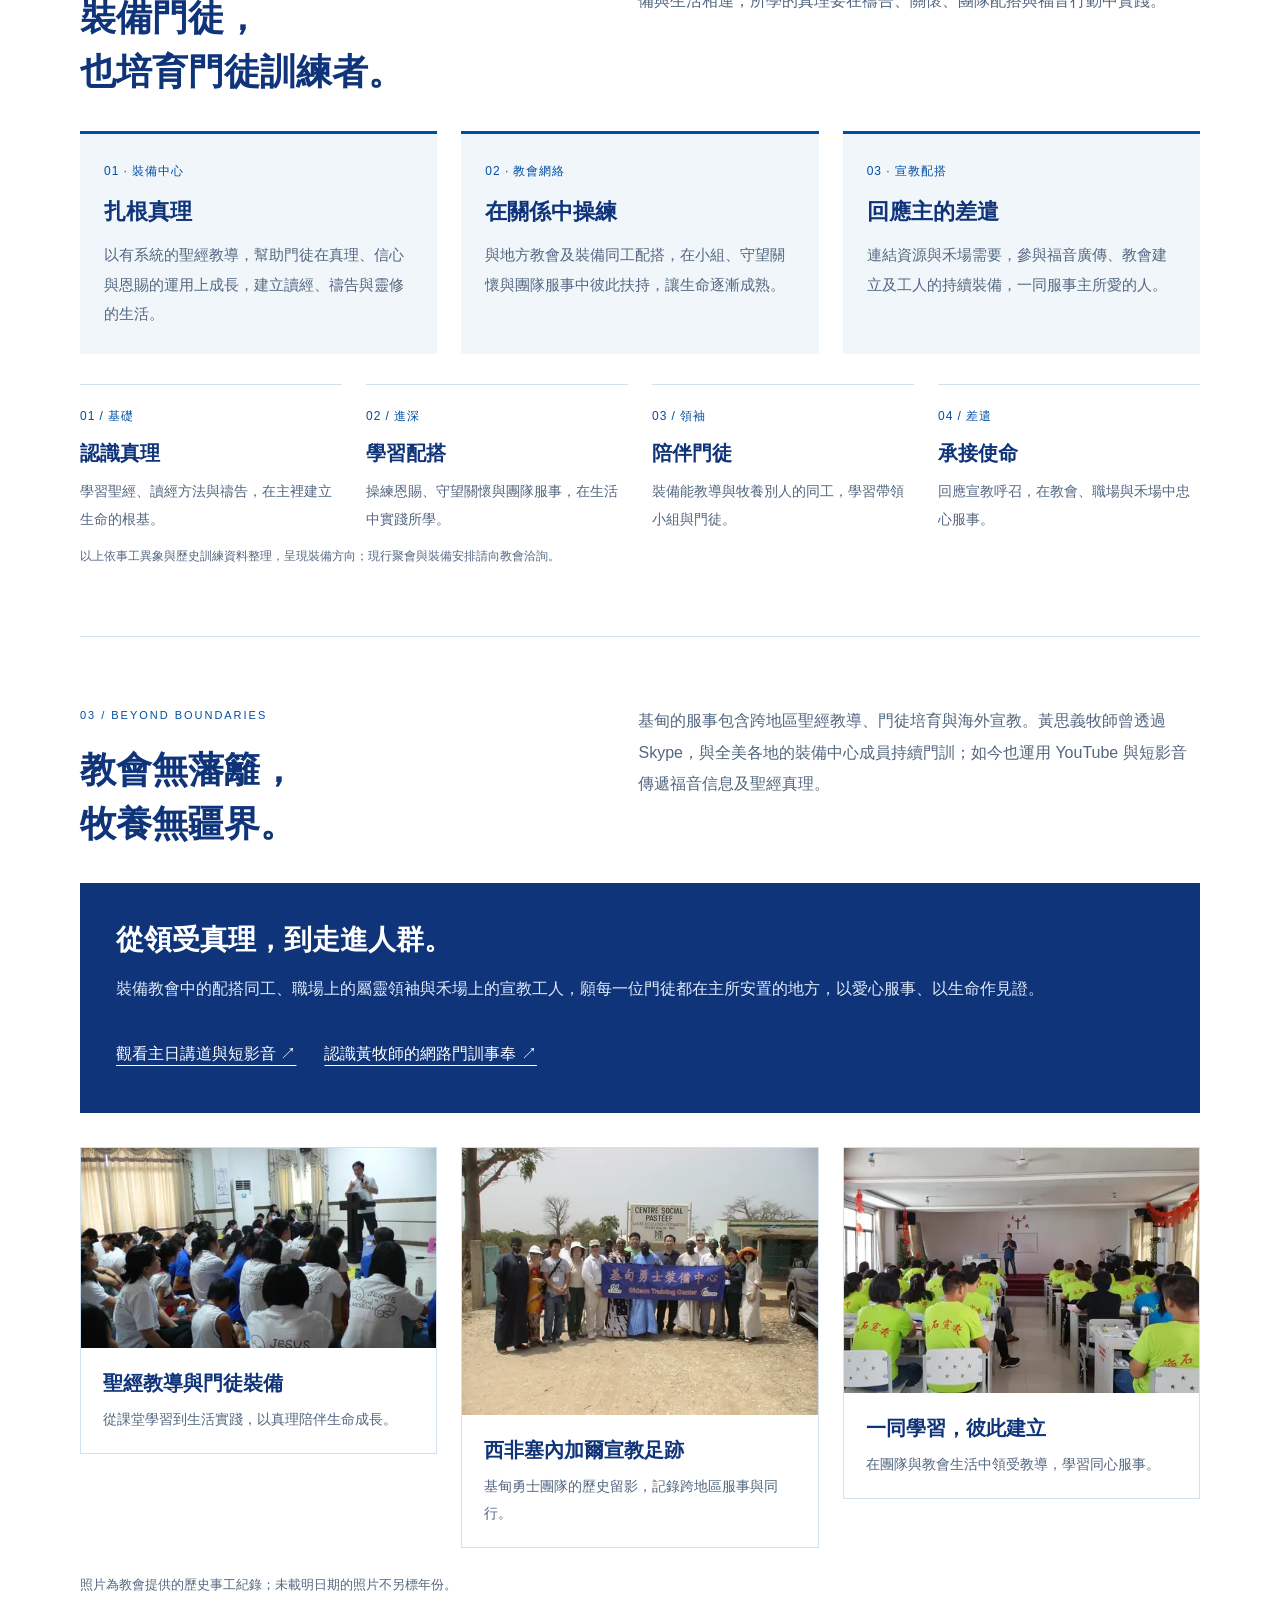
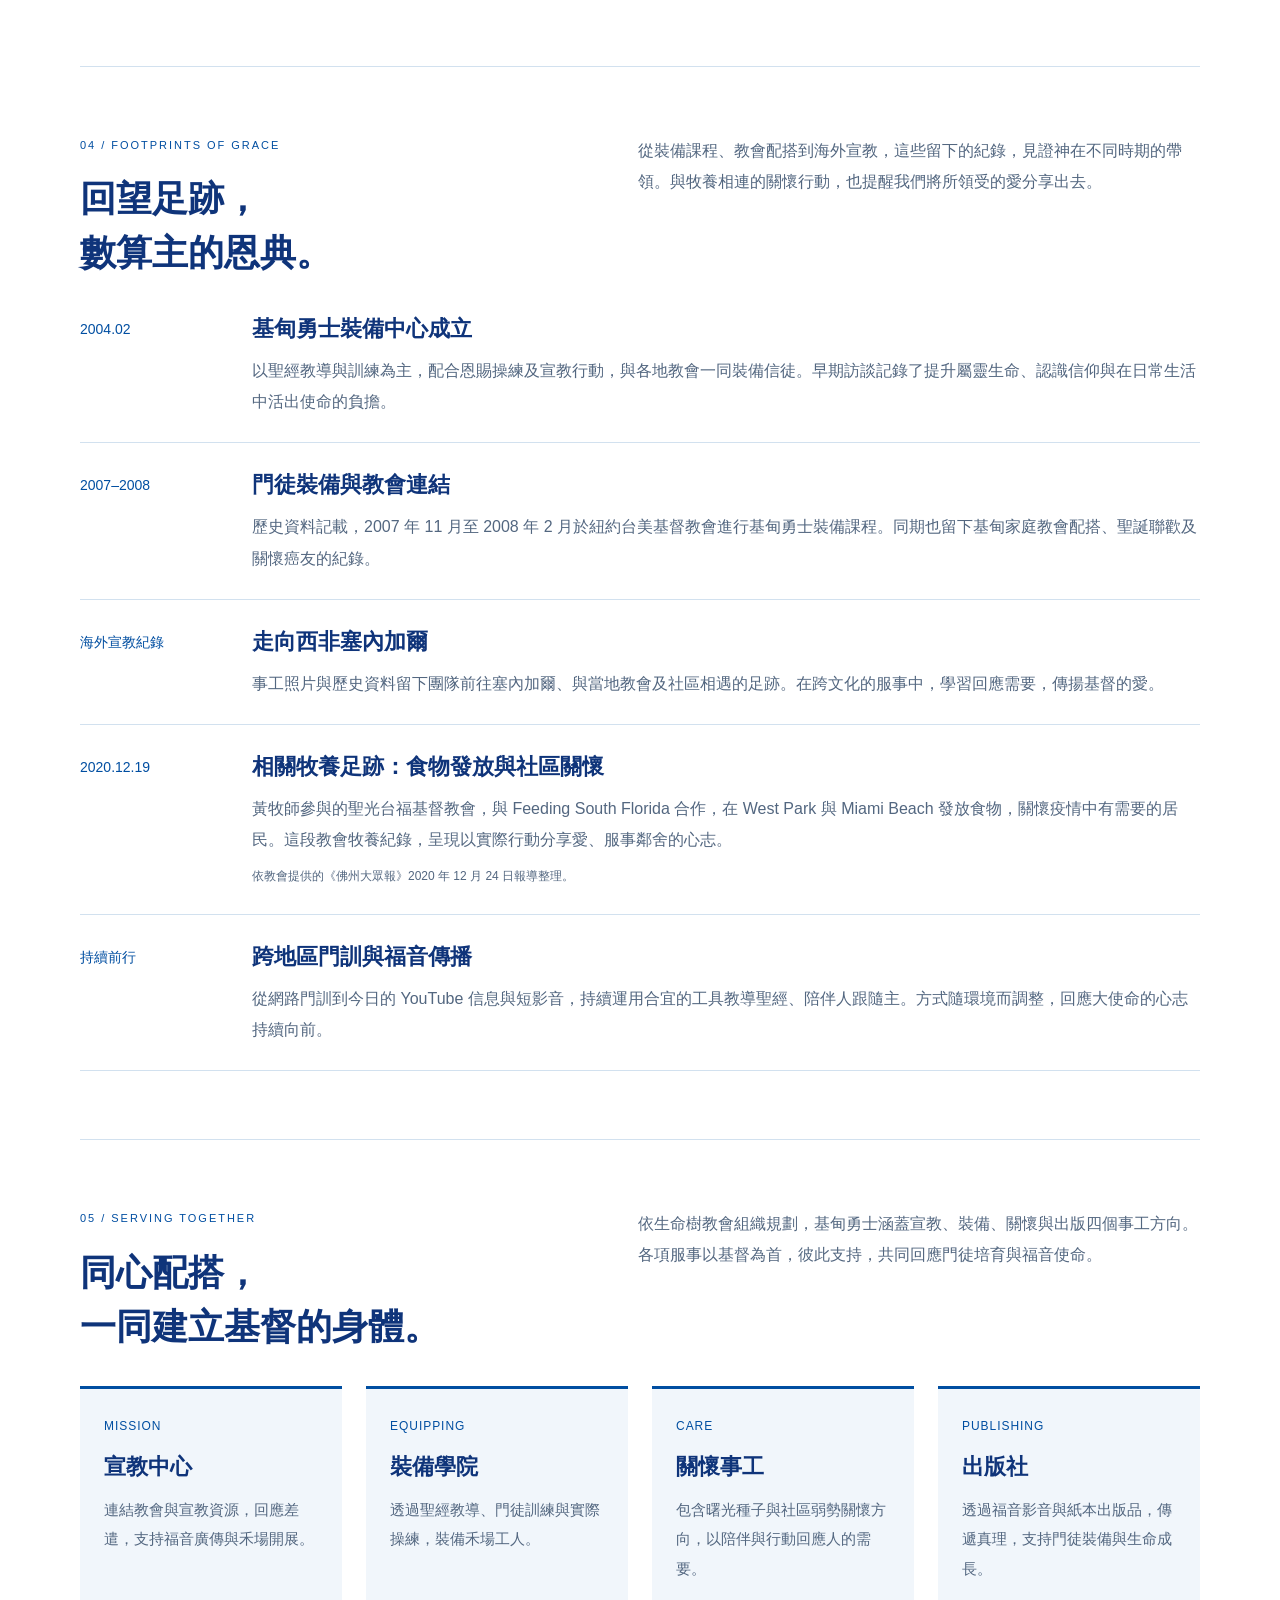
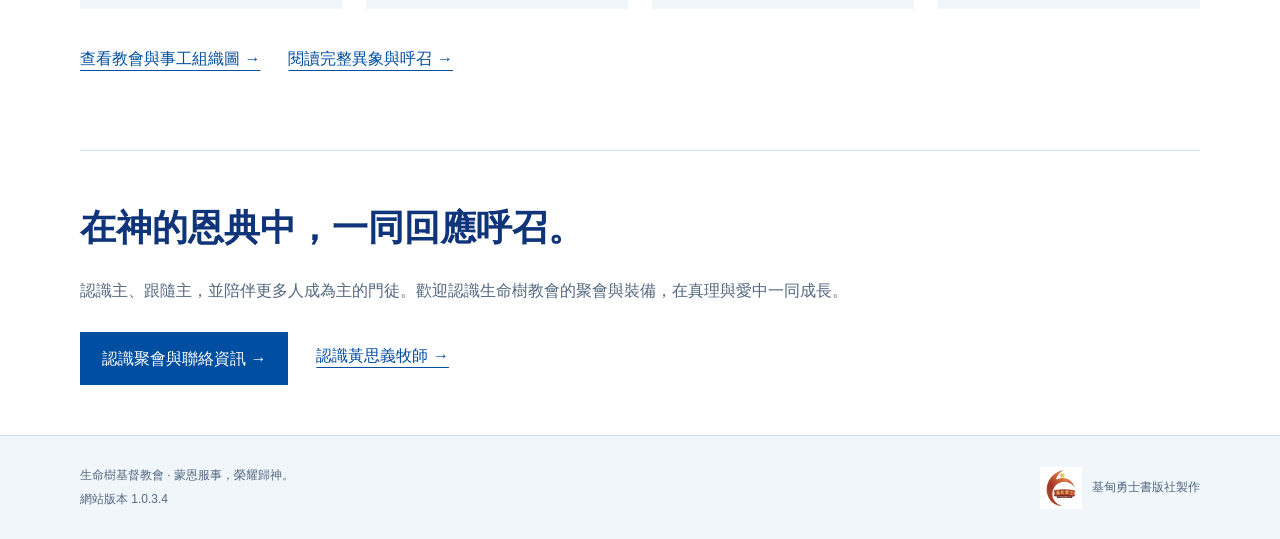
==== commit 9df61530: "Release 1.0.3.4: 更新教會影音與活動資訊" ====
--- a/gideon.html
+++ b/gideon.html
@@ -4,7 +4,7 @@
 <meta charset="utf-8">
 <meta name="viewport" content="width=device-width, initial-scale=1">
 <meta name="theme-color" content="#004ea1">
-<meta name="version" content="1.0.3.3">
+<meta name="version" content="1.0.3.4">
 <title>基甸勇士事工・活出新生命，執行大使命｜生命樹基督教會</title>
 <meta name="description" content="認識基甸勇士的異象、門徒裝備、跨地區宣教與服事足跡。成全聖徒，裝備精兵；前進禾場，擴展神國。一切倚靠主的恩典，榮耀歸神。">
 <meta property="og:title" content="基甸勇士事工・活出新生命，執行大使命">
@@ -28,5 +28,5 @@
 <section class="section" id="ministries"><div class="section-head"><div><p class="eyebrow">05 / SERVING TOGETHER</p><h2>同心配搭，<br>一同建立基督的身體。</h2></div><p>依生命樹教會組織規劃，基甸勇士涵蓋宣教、裝備、關懷與出版四個事工方向。各項服事以基督為首，彼此支持，共同回應門徒培育與福音使命。</p></div><div class="four-grid"><article class="card"><span class="number">MISSION</span><h3>宣教中心</h3><p>連結教會與宣教資源，回應差遣，支持福音廣傳與禾場開展。</p></article><article class="card"><span class="number">EQUIPPING</span><h3>裝備學院</h3><p>透過聖經教導、門徒訓練與實際操練，裝備禾場工人。</p></article><article class="card"><span class="number">CARE</span><h3>關懷事工</h3><p>包含曙光種子與社區弱勢關懷方向，以陪伴與行動回應人的需要。</p></article><article class="card"><span class="number">PUBLISHING</span><h3>出版社</h3><p>透過福音影音與紙本出版品，傳遞真理，支持門徒裝備與生命成長。</p></article></div><div class="links"><a href="index.html#organization">查看教會與事工組織圖 →</a><a href="index.html#vision">閱讀完整異象與呼召 →</a></div></section>
 <section class="closing"><h2>在神的恩典中，一同回應呼召。</h2><p class="lead">認識主、跟隨主，並陪伴更多人成為主的門徒。歡迎認識生命樹教會的聚會與裝備，在真理與愛中一同成長。</p><div class="links"><a class="button" href="index.html#visit">認識聚會與聯絡資訊 →</a><a href="pastor.html">認識黃思義牧師 →</a></div></section>
 </div></main>
-<footer class="footer"><div class="wrap footer-inner"><div>生命樹基督教會 · 蒙恩服事，榮耀歸神。<br>網站版本 1.0.3.3</div><div class="publisher"><img src="assets/publisher-logo.13ce095ea7af.webp" alt="基甸勇士標誌" width="42" height="42" loading="lazy" decoding="async"><span>基甸勇士書版社製作</span></div></div></footer>
+<footer class="footer"><div class="wrap footer-inner"><div>生命樹基督教會 · 蒙恩服事，榮耀歸神。<br>網站版本 1.0.3.4</div><div class="publisher"><img src="assets/publisher-logo.13ce095ea7af.webp" alt="基甸勇士標誌" width="42" height="42" loading="lazy" decoding="async"><span>基甸勇士書版社製作</span></div></div></footer>
 </body></html>
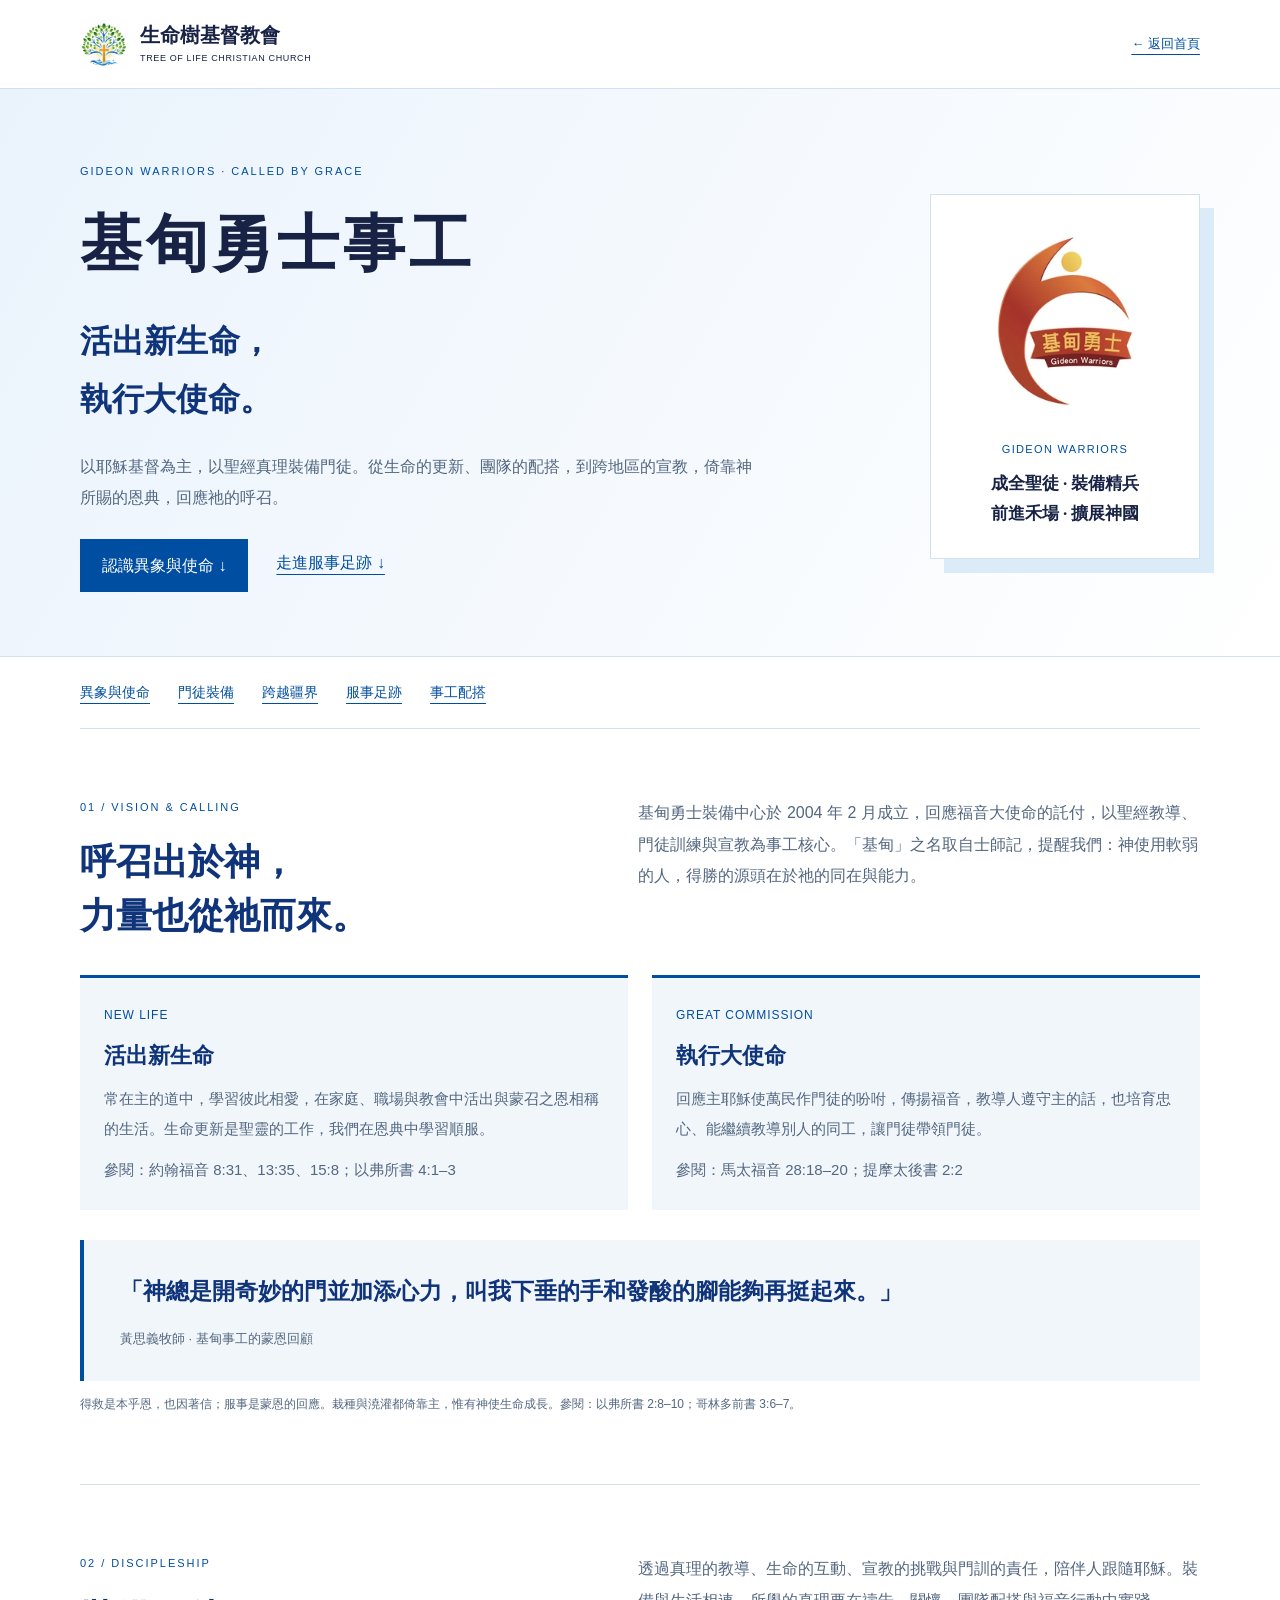
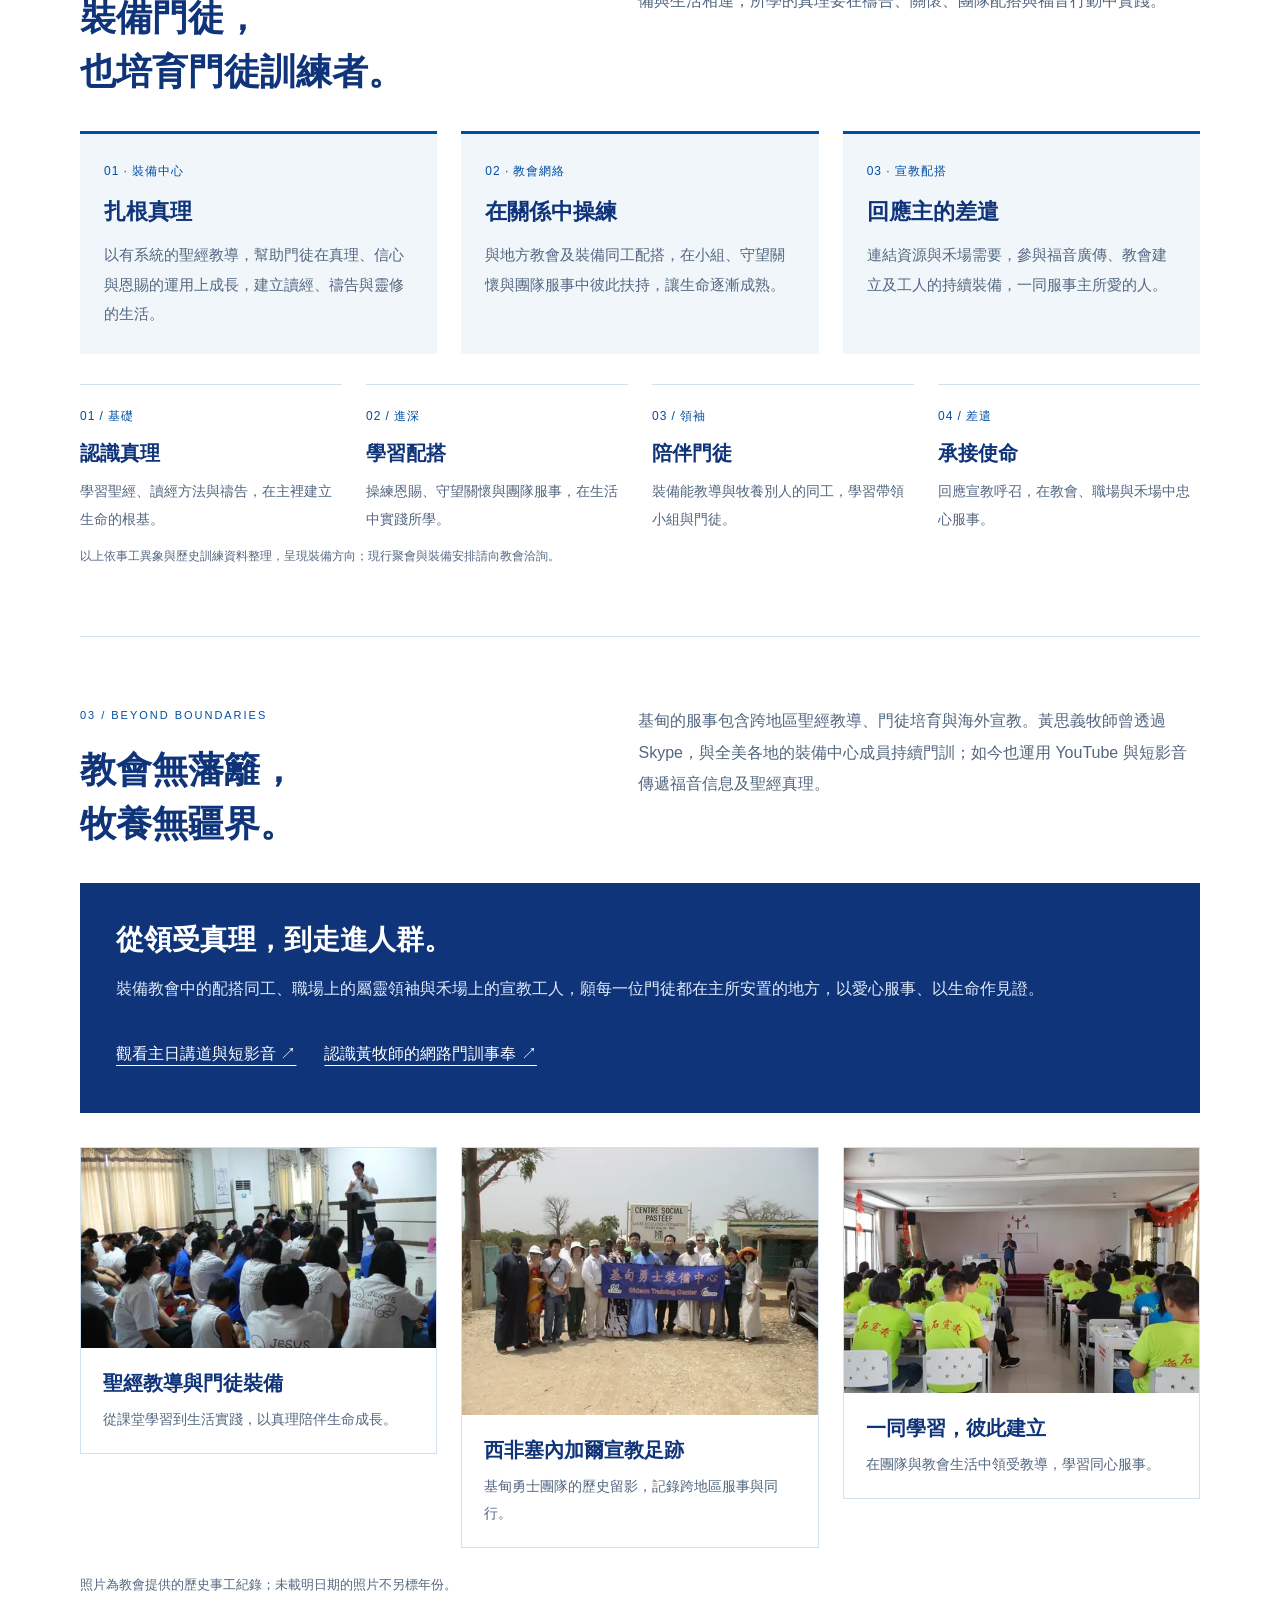
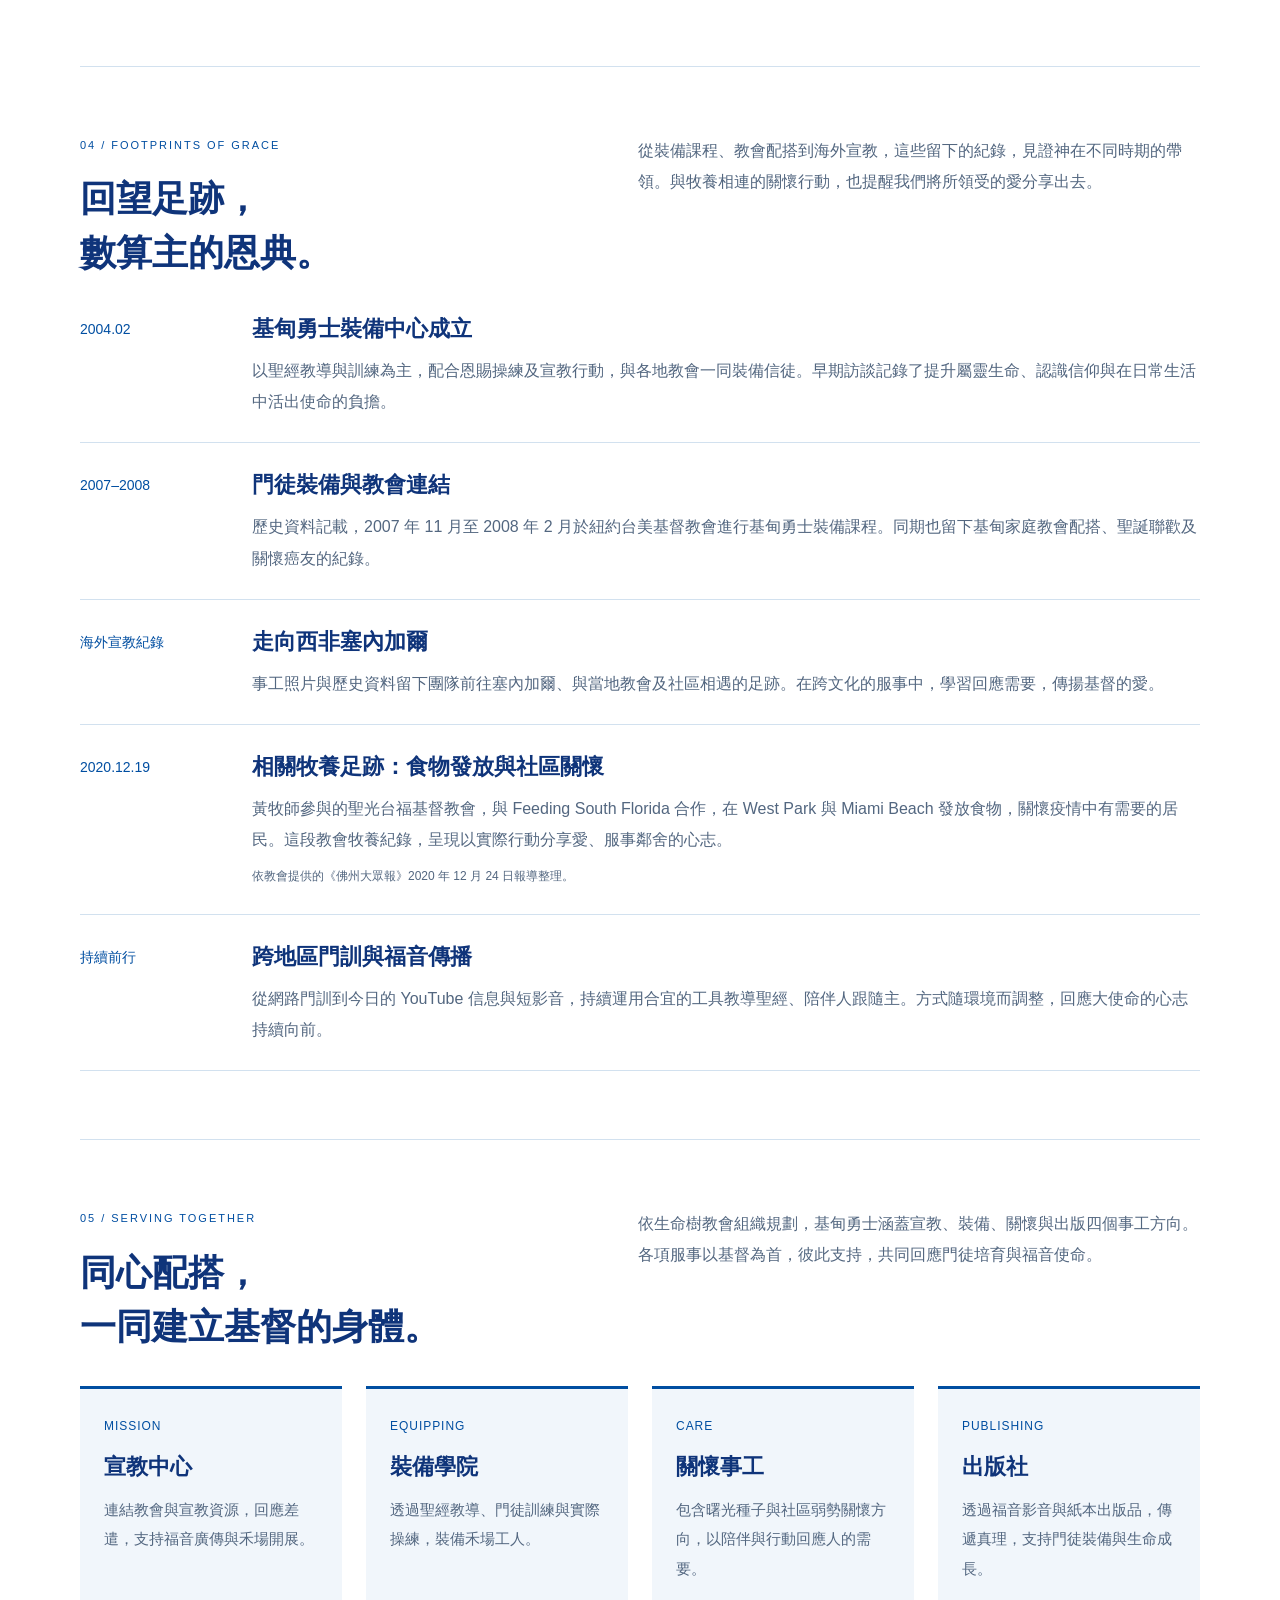
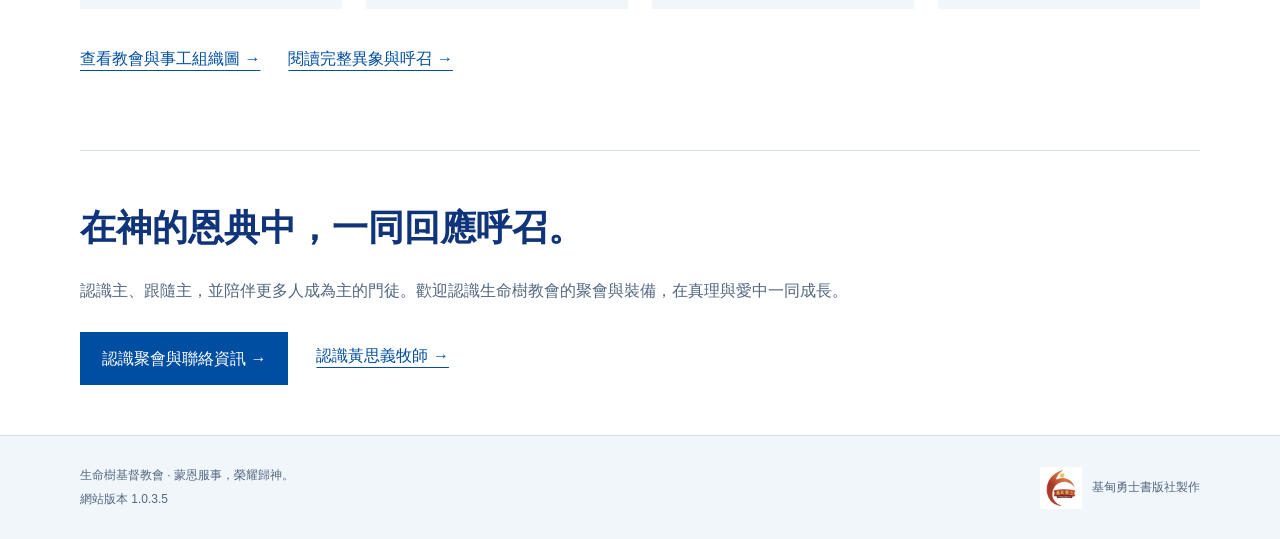
==== commit 8f4fe282: "Release 1.0.3.5: 更新教會影音與活動資訊" ====
--- a/gideon.html
+++ b/gideon.html
@@ -4,7 +4,7 @@
 <meta charset="utf-8">
 <meta name="viewport" content="width=device-width, initial-scale=1">
 <meta name="theme-color" content="#004ea1">
-<meta name="version" content="1.0.3.4">
+<meta name="version" content="1.0.3.5">
 <title>基甸勇士事工・活出新生命，執行大使命｜生命樹基督教會</title>
 <meta name="description" content="認識基甸勇士的異象、門徒裝備、跨地區宣教與服事足跡。成全聖徒，裝備精兵；前進禾場，擴展神國。一切倚靠主的恩典，榮耀歸神。">
 <meta property="og:title" content="基甸勇士事工・活出新生命，執行大使命">
@@ -28,5 +28,5 @@
 <section class="section" id="ministries"><div class="section-head"><div><p class="eyebrow">05 / SERVING TOGETHER</p><h2>同心配搭，<br>一同建立基督的身體。</h2></div><p>依生命樹教會組織規劃，基甸勇士涵蓋宣教、裝備、關懷與出版四個事工方向。各項服事以基督為首，彼此支持，共同回應門徒培育與福音使命。</p></div><div class="four-grid"><article class="card"><span class="number">MISSION</span><h3>宣教中心</h3><p>連結教會與宣教資源，回應差遣，支持福音廣傳與禾場開展。</p></article><article class="card"><span class="number">EQUIPPING</span><h3>裝備學院</h3><p>透過聖經教導、門徒訓練與實際操練，裝備禾場工人。</p></article><article class="card"><span class="number">CARE</span><h3>關懷事工</h3><p>包含曙光種子與社區弱勢關懷方向，以陪伴與行動回應人的需要。</p></article><article class="card"><span class="number">PUBLISHING</span><h3>出版社</h3><p>透過福音影音與紙本出版品，傳遞真理，支持門徒裝備與生命成長。</p></article></div><div class="links"><a href="index.html#organization">查看教會與事工組織圖 →</a><a href="index.html#vision">閱讀完整異象與呼召 →</a></div></section>
 <section class="closing"><h2>在神的恩典中，一同回應呼召。</h2><p class="lead">認識主、跟隨主，並陪伴更多人成為主的門徒。歡迎認識生命樹教會的聚會與裝備，在真理與愛中一同成長。</p><div class="links"><a class="button" href="index.html#visit">認識聚會與聯絡資訊 →</a><a href="pastor.html">認識黃思義牧師 →</a></div></section>
 </div></main>
-<footer class="footer"><div class="wrap footer-inner"><div>生命樹基督教會 · 蒙恩服事，榮耀歸神。<br>網站版本 1.0.3.4</div><div class="publisher"><img src="assets/publisher-logo.13ce095ea7af.webp" alt="基甸勇士標誌" width="42" height="42" loading="lazy" decoding="async"><span>基甸勇士書版社製作</span></div></div></footer>
+<footer class="footer"><div class="wrap footer-inner"><div>生命樹基督教會 · 蒙恩服事，榮耀歸神。<br>網站版本 1.0.3.5</div><div class="publisher"><img src="assets/publisher-logo.13ce095ea7af.webp" alt="基甸勇士標誌" width="42" height="42" loading="lazy" decoding="async"><span>基甸勇士書版社製作</span></div></div></footer>
 </body></html>
